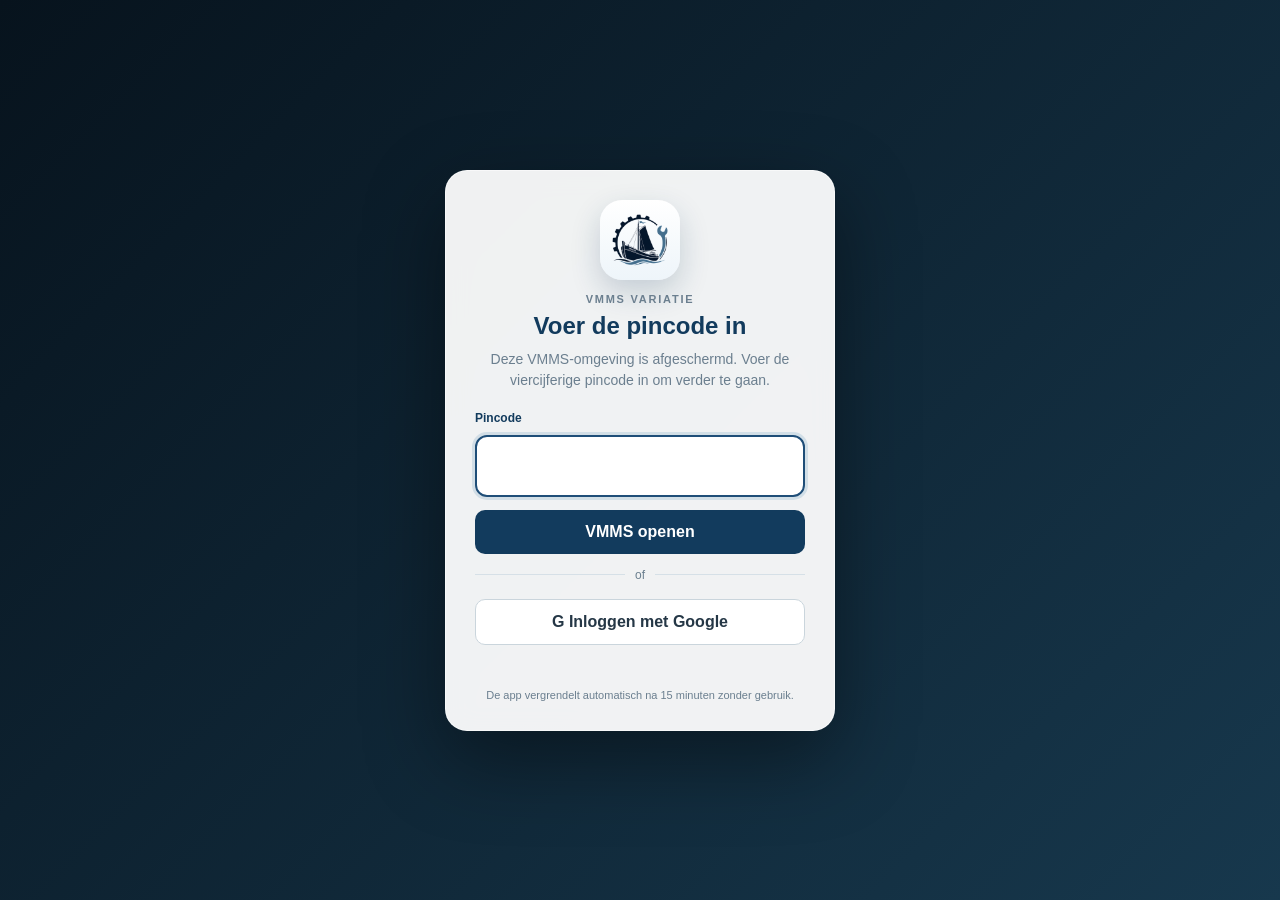
==== index.html @ 86fece18 "Add files via upload" ====
<!doctype html>
<html lang="nl">
<head>
<meta charset="utf-8">
<meta name="viewport" content="width=device-width,initial-scale=1,viewport-fit=cover">
<meta name="theme-color" content="#050607">
<meta name="robots" content="noindex,nofollow,noarchive">
<title>VMMS Variatie · 4.1 Drive Fotoarchief · 2026-07-18</title>
<link rel="manifest" href="manifest.json?v=4.1.0-drive-fotoarchief-20260718">
<link rel="icon" href="vmms-logo-192.png" type="image/png">
<link rel="stylesheet" href="styles.css?v=4.1.0-drive-fotoarchief-20260718">
</head>
<body class="security-locked">

<div id="securityScreen" class="security-screen" role="dialog" aria-modal="true" aria-labelledby="securityTitle">
  <div class="security-card">
    <div class="security-logo"><img src="vmms-logo-192.png" alt="VMMS Variatie logo"></div>
    <span class="security-kicker">VMMS Variatie</span>
    <h1 id="securityTitle">Voer de pincode in</h1>
    <p>Deze VMMS-omgeving is afgeschermd. Voer de viercijferige pincode in om verder te gaan.</p>
    <form id="securityForm" autocomplete="off">
      <label for="securityPin">Pincode</label>
      <input id="securityPin" name="pin" type="password" inputmode="numeric" pattern="[0-9]*"
             maxlength="4" autocomplete="off" enterkeyhint="done" aria-describedby="securityMessage">
      <button id="securitySubmit" class="btn" type="submit">VMMS openen</button>
    </form>
    <div class="security-divider"><span>of</span></div>
    <button id="googleSecurityLogin" class="btn google-login" type="button">G Inloggen met Google</button>
    <div id="securityMessage" class="security-message" aria-live="polite"></div>
    <small>De app vergrendelt automatisch na 15 minuten zonder gebruik.</small>
  </div>
</div>

<div class="app">
  <aside class="sidebar">
    <div class="brand"><div class="logo"><img src="vmms-logo-192.png" alt="VMMS Variatie logo"></div><div><h1>VMMS</h1><small>Variatie · 1925</small></div></div>
    <nav class="nav" id="desktopNav">
      <button data-view="dashboard" class="active">⌂ Dashboard</button>
      <button data-view="ship">⚓ Scheepsgegevens</button>
      <button data-view="workorder">＋ Nieuwe werkbon</button>
      <button data-view="objects">◫ Objecten</button>
      <button data-view="maintenance">⚙ Onderhoud</button>
      <button data-view="inspections">◉ Inspecties</button>
      <button data-view="photos">☷ Foto's</button>
      <button data-view="inspiration">★ Inspiratie</button>
      <button data-view="manuals">▥ Handleidingen</button>
      <button data-view="logbook">≡ Logboek</button>
      <button data-view="projects">◇ Projecten</button>
      <button data-view="paintplan">▨ Verfplan</button>
      <button data-view="restoration">⚒ Restauratie</button>
      <button data-view="ballast">▰ Ballastplanner</button>
      <button data-view="victron">◉ Victron</button>
      <button data-view="costs">€ Kosten</button>
      <div class="sep"></div>
      <button data-view="parts">♻ Restauratie-inkoop</button>
      <button data-view="documents">▤ Documenten</button>
      <button data-view="settings">⚙ Instellingen</button>
    </nav>
  </aside>
  <main class="main">
    <header class="topbar">
      <h2 id="pageTitle">Dashboard</h2>
      <div class="top-actions">
        <span id="saveStatus" class="install-hint">Lokaal opgeslagen</span>
        <button id="driveBtn" class="icon-btn sync-btn" type="button" title="Google Drive">☁ Drive verbinden</button>
        <button id="themeBtn" class="icon-btn" type="button" title="Donkere modus">◐</button>
        <button id="reportBtn" class="icon-btn" type="button" title="PDF-rapport">PDF</button>
        <button id="lockBtn" class="icon-btn lock-btn" type="button" title="VMMS vergrendelen">🔒</button>
        <button id="installBtn" class="btn secondary hide-mobile" hidden>App installeren</button>
        <button class="btn" data-view="workorder">Nieuwe werkbon</button>
      </div>
    </header>
    <div class="content">
      <section id="view-dashboard" class="view active"></section>
      <section id="view-ship" class="view"></section>
      <section id="view-workorder" class="view"></section>
      <section id="view-objects" class="view"></section>
      <section id="view-objectdetail" class="view"></section>
      <section id="view-maintenance" class="view"></section>
      <section id="view-inspections" class="view"></section>
      <section id="view-photos" class="view"></section>
      <section id="view-inspiration" class="view"></section>
      <section id="view-manuals" class="view"></section>
      <section id="view-logbook" class="view"></section>
      <section id="view-projects" class="view"></section>
      <section id="view-paintplan" class="view"></section>
      <section id="view-restoration" class="view"></section>
      <section id="view-ballast" class="view"></section>
      <section id="view-victron" class="view"></section>
      <section id="view-costs" class="view"></section>
      <section id="view-parts" class="view"></section>
      <section id="view-documents" class="view"></section>
      <section id="view-settings" class="view"></section>
    </div>
  </main>
</div>
<nav class="mobile-nav" id="mobileNav">
  <button data-view="dashboard" class="active"><b>⌂</b>Dashboard</button>
  <button data-view="workorder"><b>＋</b>Werkbon</button>
  <button data-view="maintenance"><b>⚙</b>Onderhoud</button>
  <button data-view="objects"><b>◫</b>Objecten</button>
  <button data-view="logbook"><b>≡</b>Logboek</button>
  <button id="mobileMoreBtn" type="button"><b>•••</b>Meer</button>
</nav>
<dialog id="editDialog" class="dialog">
  <div class="dialog-head"><h3 id="dialogTitle">Bewerken</h3><button class="icon-btn" id="dialogClose">✕</button></div>
  <div class="dialog-body" id="dialogBody"></div>
</dialog>
<div class="toast" id="toast"></div>
<script src="seed-data.js?v=4.1.0-drive-fotoarchief-20260718"></script>
<script src="drive-config.js?v=4.1.0-drive-fotoarchief-20260718"></script>
<script src="restoration-data.js?v=4.1.0-drive-fotoarchief-20260718"></script>
<script src="photo-library-data.js?v=4.1.0-drive-fotoarchief-20260718"></script>
<script src="inspiration-data.js?v=4.1.0-drive-fotoarchief-20260718"></script>
<script src="paint-restoration-data.js?v=4.1.0-drive-fotoarchief-20260718"></script>
<script src="mayday-maintenance-data.js?v=4.1.0-drive-fotoarchief-20260718"></script>
<script src="https://accounts.google.com/gsi/client" async defer></script>
<script src="app.js?v=4.1.0-drive-fotoarchief-20260718"></script>
</body>
</html>
---- styles.css ----
:root{
  --navy:#123b5d;--navy2:#1f4e78;--blue:#eaf3fb;--blue2:#dcecf8;
  --bg:#f4f7fa;--card:#fff;--text:#183247;--muted:#6b7f8f;--border:#d6e0e7;
  --good:#c6efce;--soon:#ffeb9c;--overdue:#f4cccc;--urgent:#e06666;
  --shadow:0 8px 26px rgba(18,59,93,.10);--radius:16px
}
*{box-sizing:border-box}
html,body{margin:0;min-height:100%;font-family:Inter,Aptos,Segoe UI,Arial,sans-serif;background:var(--bg);color:var(--text)}
button,input,select,textarea{font:inherit}
button{cursor:pointer}
.app{display:grid;grid-template-columns:250px 1fr;min-height:100vh}
.sidebar{background:linear-gradient(180deg,var(--navy),#0b2a42);color:white;padding:22px 16px;position:sticky;top:0;height:100vh;overflow:auto}
.brand{display:flex;gap:12px;align-items:center;margin:2px 8px 22px}
.logo{width:56px;height:56px;border-radius:16px;background:rgba(255,255,255,.98);display:grid;place-items:center;padding:8px;box-shadow:0 10px 22px rgba(0,0,0,.18)}
.logo img{width:100%;height:100%;object-fit:contain;display:block}
.brand h1{font-size:19px;margin:0}.brand small{opacity:.72}
.nav{display:grid;gap:7px}.nav button{border:0;background:transparent;color:#dceaf4;text-align:left;padding:11px 13px;border-radius:11px;font-weight:650}
.nav button:hover,.nav button.active{background:rgba(255,255,255,.13);color:#fff}
.nav .sep{height:1px;background:rgba(255,255,255,.12);margin:8px 4px}
.main{min-width:0}
.topbar{position:sticky;top:0;z-index:10;background:rgba(244,247,250,.92);backdrop-filter:blur(10px);display:flex;align-items:center;justify-content:space-between;padding:18px 26px;border-bottom:1px solid var(--border)}
.topbar h2{margin:0;font-size:22px}.top-actions{display:flex;gap:9px;align-items:center}
.content{padding:24px;max-width:1600px;margin:auto}
.view{display:none}.view.active{display:block}
.grid{display:grid;gap:16px}.kpis{grid-template-columns:repeat(4,minmax(150px,1fr))}
.card{background:var(--card);border:1px solid var(--border);border-radius:var(--radius);box-shadow:var(--shadow);padding:18px}
.kpi h3{font-size:12px;text-transform:uppercase;letter-spacing:.08em;color:var(--muted);margin:0 0 10px}.kpi strong{font-size:31px}
.kpi.good{border-left:7px solid #3aa957}.kpi.soon{border-left:7px solid #e4b52d}.kpi.bad{border-left:7px solid #d84a4a}.kpi.info{border-left:7px solid var(--navy2)}
.dashboard-grid{grid-template-columns:minmax(0,1.3fr) minmax(300px,.7fr);margin-top:16px}
.section-title{display:flex;align-items:center;justify-content:space-between;gap:10px;margin-bottom:13px}.section-title h3{margin:0;font-size:17px}
.btn{border:0;border-radius:10px;padding:10px 14px;font-weight:700;background:var(--navy);color:#fff}
.btn.secondary{background:var(--blue2);color:var(--navy)}.btn.danger{background:#a83434}.btn.small{padding:7px 10px;font-size:13px}
.icon-btn{border:1px solid var(--border);background:#fff;border-radius:10px;padding:8px 11px;color:var(--navy)}
.filters{display:flex;flex-wrap:wrap;gap:10px;margin-bottom:14px}.filters input,.filters select{min-width:170px}
input,select,textarea{width:100%;border:1px solid var(--border);border-radius:10px;padding:10px 11px;background:#fff;color:var(--text)}
textarea{resize:vertical;min-height:86px}
label{display:grid;gap:6px;font-size:13px;font-weight:700;color:#3d5669}
.form-grid{display:grid;grid-template-columns:repeat(2,minmax(0,1fr));gap:13px}.span-2{grid-column:span 2}
.form-actions{display:flex;justify-content:flex-end;gap:10px;margin-top:16px}
.table-wrap{overflow:auto;border:1px solid var(--border);border-radius:13px;background:#fff}
table{border-collapse:collapse;width:100%;min-width:900px}
th{position:sticky;top:0;background:var(--navy2);color:#fff;text-align:left;padding:11px 12px;font-size:12px;letter-spacing:.03em}
td{padding:10px 12px;border-bottom:1px solid #edf1f4;font-size:13px;vertical-align:top}
tr:hover td{background:#f7fbfe}
.status{display:inline-flex;align-items:center;border-radius:999px;padding:5px 9px;font-size:12px;font-weight:800;white-space:nowrap}
.status.goed{background:var(--good);color:#17662d}.status.binnenkort{background:var(--soon);color:#765800}.status.achterstallig{background:var(--overdue);color:#8e2020}.status.urgent{background:var(--urgent);color:#fff}.status.nog-invullen,.status.niet-actief{background:#e7ebef;color:#61717d}
.muted{color:var(--muted)}.money{font-variant-numeric:tabular-nums}
.chart-row{display:flex;align-items:center;gap:20px;flex-wrap:wrap}
.donut{width:190px;height:190px;border-radius:50%;position:relative;background:conic-gradient(#3aa957 0deg,#e4b52d 0deg,#d26a6a 0deg,#ba3030 0deg,#d8dee3 0deg)}
.donut::after{content:"";position:absolute;inset:33px;background:#fff;border-radius:50%}.donut-label{position:absolute;inset:0;display:grid;place-items:center;z-index:1;text-align:center;font-weight:900;font-size:23px}.donut-label small{display:block;font-size:11px;color:var(--muted)}
.legend{display:grid;gap:8px}.legend-row{display:flex;align-items:center;gap:8px;font-size:13px}.dot{width:10px;height:10px;border-radius:50%}
.list{display:grid;gap:9px}.list-item{border:1px solid var(--border);border-radius:12px;padding:12px;display:grid;gap:5px}.list-item strong{font-size:14px}
.bars{display:grid;gap:9px}.bar-row{display:grid;grid-template-columns:74px 1fr 86px;gap:10px;align-items:center;font-size:12px}.bar-track{height:12px;background:#e8eef2;border-radius:99px;overflow:hidden}.bar{height:100%;background:var(--navy2);border-radius:99px}
.empty{text-align:center;padding:35px;color:var(--muted)}
.dialog{border:0;border-radius:16px;padding:0;width:min(760px,calc(100vw - 28px));box-shadow:0 30px 80px rgba(0,0,0,.25)}
.dialog::backdrop{background:rgba(8,27,41,.62)}
.dialog-head{display:flex;justify-content:space-between;align-items:center;background:var(--navy);color:#fff;padding:16px 19px}.dialog-head h3{margin:0}
.dialog-body{padding:20px;max-height:72vh;overflow:auto}
.toast{position:fixed;right:22px;bottom:22px;background:#163b57;color:#fff;padding:13px 17px;border-radius:12px;box-shadow:var(--shadow);opacity:0;transform:translateY(10px);pointer-events:none;transition:.2s;z-index:100}.toast.show{opacity:1;transform:none}
.mobile-nav{display:none}
.note{background:#fff7d6;border:1px solid #efd67a;border-radius:12px;padding:12px 14px;font-size:13px;margin-bottom:15px}
.install-hint{font-size:12px;color:var(--muted)}
@media(max-width:1050px){.kpis{grid-template-columns:repeat(2,1fr)}.dashboard-grid{grid-template-columns:1fr}}
@media(max-width:760px){
  .app{display:block}.sidebar{display:none}.content{padding:15px 12px 86px}.topbar{padding:13px 14px}.topbar h2{font-size:18px}
  .top-actions .hide-mobile{display:none}.kpis{grid-template-columns:1fr 1fr;gap:10px}.card{padding:14px}.kpi strong{font-size:25px}
  .form-grid{grid-template-columns:1fr}.span-2{grid-column:auto}
  .mobile-nav{display:flex;position:fixed;bottom:0;left:0;right:0;background:#fff;border-top:1px solid var(--border);z-index:50;justify-content:space-around;padding:7px 4px calc(7px + env(safe-area-inset-bottom))}
  .mobile-nav button{background:transparent;border:0;color:#61717d;display:grid;gap:2px;place-items:center;font-size:10px;padding:4px}.mobile-nav button.active{color:var(--navy);font-weight:800}
  .mobile-nav b{font-size:19px}.bar-row{grid-template-columns:62px 1fr 70px}
}


/* Google Drive synchronisatie */
.sync-btn{white-space:nowrap;font-size:12px;padding:8px 10px}
.sync-btn.connected{background:#e7f6eb;border-color:#78bf8b;color:#17662d}
.sync-btn.syncing{background:#fff3c4;border-color:#e5bd37;color:#765800}
.sync-btn.error{background:#f9dddd;border-color:#dc8888;color:#8e2020}
.drive-card{border-left:7px solid var(--navy2)}
.drive-status-line{display:flex;align-items:center;gap:9px;flex-wrap:wrap;margin:8px 0 16px}
.drive-dot{width:11px;height:11px;border-radius:50%;background:#9aa9b5}
.drive-dot.connected{background:#3aa957}
.drive-dot.syncing{background:#e4b52d}
.drive-dot.error{background:#d84a4a}
.drive-help{font-size:13px;color:var(--muted);line-height:1.5}
.drive-actions{display:flex;gap:9px;flex-wrap:wrap}
@media(max-width:760px){
  .top-actions #saveStatus{display:none}
  .sync-btn{font-size:0;width:38px;height:38px;padding:0}
  .sync-btn::first-letter{font-size:17px}
}


/* Snelle invoer van motor- en generatoruren */
.meter-panel{border-left:7px solid var(--navy2)}
.meter-panel .section-title{align-items:flex-start}
.meter-panel .section-title h3{margin-bottom:4px}
.meter-grid{display:grid;grid-template-columns:repeat(2,minmax(0,1fr));gap:14px}
.meter-card{
  display:grid;
  grid-template-columns:auto minmax(0,1fr) auto;
  grid-template-areas:
    "icon info current"
    "icon entry entry";
  gap:12px 15px;
  align-items:center;
  border:1px solid var(--border);
  border-radius:14px;
  padding:15px;
  background:linear-gradient(145deg,#fff,#f7fbfe);
}
.meter-icon{
  grid-area:icon;width:48px;height:48px;border-radius:14px;
  background:var(--blue2);color:var(--navy);display:grid;place-items:center;
  font-size:24px;font-weight:900
}
.meter-info{grid-area:info;display:grid;gap:3px;min-width:0}
.meter-info strong{font-size:15px;white-space:nowrap;overflow:hidden;text-overflow:ellipsis}
.meter-info small{color:var(--muted);font-size:11px}
.meter-label{font-size:11px;text-transform:uppercase;letter-spacing:.08em;color:var(--muted);font-weight:800}
.meter-current{grid-area:current;text-align:right;display:grid;gap:2px}
.meter-current span{font-size:11px;color:var(--muted)}
.meter-current b{font-size:22px;color:var(--navy);font-variant-numeric:tabular-nums}
.meter-entry{grid-area:entry;display:grid;grid-template-columns:minmax(120px,1fr) auto;gap:9px}
.meter-entry input{font-size:19px;font-weight:800;padding:11px 12px;text-align:right}
.meter-entry .btn{min-width:92px}
@media(max-width:900px){.meter-grid{grid-template-columns:1fr}}
@media(max-width:520px){
  .meter-card{
    grid-template-columns:auto minmax(0,1fr);
    grid-template-areas:
      "icon info"
      "current current"
      "entry entry";
  }
  .meter-current{grid-template-columns:1fr auto;text-align:left;align-items:end}
  .meter-current b{font-size:25px}
  .meter-entry{grid-template-columns:minmax(0,1fr) 90px}
}


/* Scheepsgegevens */
.ship-hero{display:grid;grid-template-columns:minmax(240px,.7fr) minmax(0,1.3fr);gap:24px;align-items:center;border-left:7px solid var(--navy2);margin-bottom:16px}
.ship-hero h3{font-size:30px;margin:4px 0}.ship-hero p{margin:0;color:var(--muted)}
.ship-facts{display:grid;grid-template-columns:repeat(3,minmax(0,1fr));gap:12px}
.ship-facts div{background:var(--blue);border-radius:12px;padding:13px;display:grid;gap:4px}
.ship-facts span{font-size:11px;text-transform:uppercase;letter-spacing:.07em;color:var(--muted);font-weight:800}
.ship-facts b{font-size:14px}
.ship-spec-grid{display:grid;grid-template-columns:repeat(2,minmax(0,1fr));gap:16px}
.ship-spec-card dl{margin:0;display:grid}
.ship-spec-card dl div{display:grid;grid-template-columns:minmax(145px,.75fr) minmax(0,1.25fr);gap:12px;padding:10px 0;border-bottom:1px solid #edf1f4}
.ship-spec-card dl div:last-child{border-bottom:0}
.ship-spec-card dt{font-weight:750;color:#506879}.ship-spec-card dd{margin:0}
@media(max-width:900px){.ship-hero{grid-template-columns:1fr}.ship-spec-grid{grid-template-columns:1fr}}
@media(max-width:580px){.ship-facts{grid-template-columns:1fr}.ship-spec-card dl div{grid-template-columns:1fr;gap:3px}}


/* Handleidingen en onderhoudsbronnen */
.manual-intro{border-left:7px solid var(--navy2)}
.manual-intro h3{margin-top:0}
.manual-grid{display:grid;grid-template-columns:repeat(2,minmax(0,1fr));gap:14px}
.manual-card{border:1px solid var(--border);border-radius:14px;padding:16px;background:linear-gradient(145deg,#fff,#f8fbfd);display:grid;gap:10px}
.manual-card-head{display:flex;align-items:flex-start;justify-content:space-between;gap:12px}
.manual-card h3{font-size:16px;margin:3px 0 0}
.manual-card p{margin:0;line-height:1.45;font-size:13px}
.manual-objects{display:flex;gap:6px;flex-wrap:wrap}
.manual-objects span{background:var(--blue2);border-radius:999px;padding:5px 8px;font-size:11px;color:var(--navy)}
.manual-actions{display:flex;gap:8px;flex-wrap:wrap;margin-top:auto;padding-top:4px}
.manual-actions a{text-decoration:none;display:inline-flex;align-items:center}
.source-label{font-size:11px;font-weight:800;color:var(--navy)}
@media(max-width:900px){.manual-grid{grid-template-columns:1fr}}
@media(max-width:760px){
  .mobile-nav{justify-content:flex-start;overflow-x:auto}
  .mobile-nav button{flex:0 0 68px}
}


/* Eenvoudige pincode-afscherming */
.security-locked{overflow:hidden;background:#0c2c45}
.security-locked .app,
.security-locked .mobile-nav,
.security-locked #editDialog,
.security-locked .toast{visibility:hidden;pointer-events:none}
.security-screen{
  position:fixed;inset:0;z-index:10000;display:grid;place-items:center;
  padding:20px;
  background:linear-gradient(135deg,#07131d,#17384d);
}
.security-screen[hidden]{display:none}
.security-card{
  width:min(100%,390px);
  background:rgba(255,255,255,.94);
  -webkit-backdrop-filter:blur(13px);
  backdrop-filter:blur(13px);
  border:1px solid rgba(255,255,255,.55);
  border-radius:22px;padding:29px;
  box-shadow:0 28px 80px rgba(0,0,0,.42);text-align:center
}
.security-logo{
  width:80px;height:80px;margin:0 auto 13px;border-radius:22px;
  background:linear-gradient(180deg,#ffffff,#eef5fa);display:grid;place-items:center;
  padding:10px;box-shadow:0 12px 30px rgba(18,59,93,.20)
}
.security-logo img{width:100%;height:100%;object-fit:contain;display:block}
.security-kicker{
  display:block;font-size:11px;text-transform:uppercase;letter-spacing:.16em;
  font-weight:900;color:var(--muted)
}
.security-card h1{font-size:24px;margin:7px 0 9px;color:var(--navy)}
.security-card p{margin:0 0 20px;color:var(--muted);line-height:1.5;font-size:14px}
.security-card form{display:grid;gap:10px;text-align:left}
.security-card label{font-size:12px;font-weight:800;color:var(--navy)}
.security-card input{
  width:100%;font-size:28px;font-weight:900;letter-spacing:.28em;text-align:center;
  padding:13px 10px;border:2px solid var(--border);border-radius:12px
}
.security-card input:focus{border-color:var(--navy2);outline:3px solid rgba(32,109,156,.14)}
.security-card .btn{width:100%;padding:13px;margin-top:3px}
.security-message{min-height:22px;margin-top:12px;font-size:13px;font-weight:750;color:#a32020}
.security-message.success{color:#17662d}
.security-card small{display:block;margin-top:10px;color:var(--muted);font-size:11px}
.lock-btn{font-size:16px;min-width:38px}
@media(max-width:520px){
  .security-card{padding:24px 20px;border-radius:18px}
  .security-card h1{font-size:22px}
}


.ship-photo-preview,.dashboard-photo-banner,.photos-hero{display:grid;grid-template-columns:minmax(220px,38%) 1fr;gap:18px;align-items:center}
.ship-photo-preview img,.dashboard-photo-banner img,.photos-hero img{width:100%;height:100%;object-fit:cover;border-radius:16px;min-height:210px;border:1px solid var(--border)}
.hero-photo-actions{margin-top:14px}
.dashboard-photo-copy h3,.photos-hero h3{margin:4px 0 10px}
.photo-legend{display:flex;gap:18px;flex-wrap:wrap;color:var(--muted);font-size:14px}
.photo-grid{display:grid;grid-template-columns:repeat(2,minmax(0,1fr));gap:16px}
.photo-card{border:1px solid var(--border);border-radius:16px;overflow:hidden;background:linear-gradient(180deg,#fff,#f8fbfd)}
.photo-thumb{padding:0;border:0;background:none;cursor:pointer;width:100%;display:block}
.photo-thumb img{width:100%;aspect-ratio:4/3;object-fit:cover;display:block}
.photo-meta{padding:12px 14px 14px;display:grid;gap:8px}
.photo-meta p{margin:0;line-height:1.45}
.photo-meta small{color:var(--muted)}
.photo-dialog{width:min(94vw,980px)}
.photo-dialog-body{display:grid;gap:14px}
.photo-dialog-body img{width:100%;max-height:72vh;object-fit:contain;border-radius:16px;background:#0f1e2b}
@media(max-width:900px){.photo-grid{grid-template-columns:1fr}.ship-photo-preview,.dashboard-photo-banner,.photos-hero{grid-template-columns:1fr}.ship-photo-preview img,.dashboard-photo-banner img,.photos-hero img{min-height:180px}}


/* Rustige scheepsachtergrond in de app */
.main{
  background:
    linear-gradient(rgba(235,244,249,.78),rgba(235,244,249,.84)),var(--vmms-ship-bg,none) center/cover fixed;
}
.topbar{
  background:rgba(255,255,255,.93);
  -webkit-backdrop-filter:blur(10px);
  backdrop-filter:blur(10px);
}
.card{
  background:rgba(255,255,255,.92);
  -webkit-backdrop-filter:blur(7px);
  backdrop-filter:blur(7px);
}
@media(max-width:760px){
  .main{background-attachment:scroll}
}


.workorder-photo-grid{display:grid;grid-template-columns:repeat(auto-fit,minmax(150px,1fr));gap:14px}
.workorder-photo-card{border:1px solid var(--border);border-radius:14px;overflow:hidden;background:rgba(255,255,255,.92)}
.workorder-photo-card img{width:100%;aspect-ratio:4/3;object-fit:cover;display:block}
.workorder-photo-meta{padding:10px 12px 6px;display:grid;gap:3px}
.workorder-photo-meta strong{font-size:13px;line-height:1.3}
.workorder-photo-meta small{color:var(--muted)}
.logbook-photo-strip{display:flex;align-items:center;gap:8px;flex-wrap:wrap;margin-top:10px}
.logbook-photo-strip img{width:48px;height:48px;object-fit:cover;border-radius:10px;border:1px solid var(--border);background:#eef3f6}
.workorder-gallery-head{display:grid;gap:8px;margin-bottom:14px}
.workorder-gallery-head p{margin:0}
.workorder-gallery{display:grid;grid-template-columns:repeat(auto-fit,minmax(200px,1fr));gap:16px}
.gallery-item{margin:0;border:1px solid var(--border);border-radius:16px;overflow:hidden;background:#fff}
.gallery-item img{width:100%;aspect-ratio:4/3;object-fit:cover;display:block}
.gallery-item figcaption{padding:10px 12px;color:var(--muted);font-size:13px}


.section-actions{display:flex;gap:9px;align-items:center;flex-wrap:wrap}
.danger-icon{border-color:#e1aaaa;background:#fff0f0;color:#9c2525;font-size:12px;font-weight:800}
.danger-icon:hover{background:#a83434;color:#fff;border-color:#a83434}
#view-logbook .table-wrap{background:rgba(255,255,255,.94)}
@media(max-width:760px){
  .section-title{align-items:flex-start;flex-direction:column}
  .section-actions{width:100%}
  .section-actions .btn{flex:1}
}


/* VMMS 3.0 */
.security-divider{display:flex;align-items:center;gap:10px;margin:14px 0;color:var(--muted);font-size:12px}.security-divider::before,.security-divider::after{content:"";height:1px;background:var(--border);flex:1}.google-login{width:100%;background:#fff;color:#253746;border:1px solid #cad5dc}
.today-panel{border-left:7px solid var(--navy2);margin-bottom:16px}.today-grid{display:grid;grid-template-columns:repeat(3,minmax(0,1fr));gap:15px}.today-column{display:grid;align-content:start;gap:8px}.today-item{display:grid;gap:4px;text-align:left;border:1px solid var(--border);background:rgba(248,251,253,.9);border-radius:12px;padding:10px;cursor:pointer;color:inherit}.today-item.static{cursor:default}.today-item strong{font-size:13px}.today-item small{color:var(--muted)}
.row-actions,.section-actions{display:flex;gap:7px;flex-wrap:wrap}.object-detail-hero{display:grid;grid-template-columns:1fr auto;gap:20px;align-items:center;border-left:7px solid var(--navy2)}.object-detail-hero h3{font-size:27px;margin:8px 0}.object-meter{display:grid;text-align:right;gap:5px}.object-meter b{font-size:32px;color:var(--navy)}.object-photo-strip{display:grid;grid-template-columns:repeat(auto-fit,minmax(130px,1fr));gap:10px}.object-photo-strip img{width:100%;aspect-ratio:4/3;object-fit:cover;border-radius:12px}
.staged-photo-inputs{display:grid;grid-template-columns:repeat(3,minmax(0,1fr));gap:10px}.staged-photo-inputs label{border:1px dashed var(--navy2);border-radius:12px;padding:12px;background:rgba(235,245,250,.65)}.photo-stage-badge{position:absolute;z-index:2;margin:8px;background:rgba(18,59,93,.9);color:#fff;border-radius:999px;padding:4px 8px;font-size:10px;font-weight:900}.workorder-photo-card,.gallery-item{position:relative}.checklist-panel{border:1px solid var(--border);border-radius:14px;padding:14px;background:rgba(248,251,253,.84)}.checklist-items{display:grid;gap:8px}.checklist-items label{display:flex;align-items:center;gap:9px;font-weight:500}.checklist-items input{width:18px;height:18px}.checklist-summary{color:#17662d;font-weight:800}
.restoration-hero{display:grid;grid-template-columns:1fr auto;align-items:center;gap:18px;border-left:7px solid #8b5e34}.restoration-score{text-align:center;background:#f2e7d9;border-radius:16px;padding:18px}.restoration-score b{display:block;font-size:34px;color:#65401f}.restoration-grid{display:grid;grid-template-columns:repeat(2,minmax(0,1fr));gap:16px;margin-top:16px}.restoration-phase{display:grid;gap:13px}.progress-track{height:10px;border-radius:999px;background:#e5e9ec;overflow:hidden}.progress-track span{display:block;height:100%;background:#8b5e34}.restoration-fields{display:grid;grid-template-columns:repeat(3,1fr);gap:8px}.ship-map{overflow:auto}.ship-map svg{width:100%;min-width:650px;background:linear-gradient(#dcedf5 0 70%,#9cc9de 70%);border-radius:16px}.ship-hull{fill:#234f68;stroke:#11384f;stroke-width:5}.ship-zone{fill:rgba(240,190,74,.35);stroke:#f0be4a;stroke-width:3;cursor:pointer}.ship-zone:hover{fill:rgba(240,190,74,.65)}.ship-mast{stroke:#744b26;stroke-width:12}.ship-map text{font-size:20px;font-weight:800;fill:#fff;pointer-events:none}
.vrm-raw{max-height:430px;overflow:auto;background:#0d2536;color:#d7effc;border-radius:12px;padding:12px;font-size:10px;white-space:pre-wrap}.trash-list .list-item{display:flex;justify-content:space-between;gap:14px;align-items:center}
body.dark-mode{--bg:#071a27;--card:#102b3b;--text:#e8f2f7;--muted:#a9c0ce;--border:#2d4c5e;--blue:#16394d;--blue2:#214b62;background:#071a27;color:var(--text)}body.dark-mode .main{background:linear-gradient(rgba(7,26,39,.87),rgba(7,26,39,.87)),var(--vmms-ship-bg,none) center/cover fixed}body.dark-mode .topbar,body.dark-mode .card,body.dark-mode .manual-card,body.dark-mode .photo-card,body.dark-mode .workorder-photo-card{background:rgba(13,39,54,.94);color:var(--text)}body.dark-mode input,body.dark-mode select,body.dark-mode textarea{background:#092131;color:var(--text);border-color:#365566}body.dark-mode .today-item,body.dark-mode .checklist-panel{background:rgba(8,31,45,.9)}body.dark-mode table th{background:#17394d}body.dark-mode .security-card{background:rgba(10,31,44,.94);color:var(--text)}body.dark-mode .google-login{background:#17394d;color:#fff}
@media(max-width:900px){.today-grid,.restoration-grid{grid-template-columns:1fr}.object-detail-hero,.restoration-hero{grid-template-columns:1fr}.object-meter{text-align:left}.staged-photo-inputs,.restoration-fields{grid-template-columns:1fr}}


/* VMMS 3.1 – mobiel, achtergrond en donkere modus */
.main{
  background:
    linear-gradient(rgba(226,239,246,.58),rgba(230,241,247,.68)),var(--vmms-ship-bg,none) center/cover fixed;
}
.card{
  background:rgba(255,255,255,.88);
  border-color:rgba(171,194,207,.72);
  -webkit-backdrop-filter:blur(10px);
  backdrop-filter:blur(10px);
}
.topbar{
  background:rgba(249,252,254,.90);
  -webkit-backdrop-filter:blur(14px);
  backdrop-filter:blur(14px);
}
.today-item{
  background:rgba(255,255,255,.72);
}
.meter-card{
  background:linear-gradient(145deg,rgba(255,255,255,.96),rgba(240,248,252,.93));
}
.donut::after{
  background:rgba(255,255,255,.94);
}

/* Donkere modus met betere leesbaarheid en zichtbare scheepsfoto */
body.dark-mode{
  --navy:#9dd7f5;
  --navy2:#4b9dca;
  --blue:#153b50;
  --blue2:#1e4e67;
  --bg:#061722;
  --card:#0b2939;
  --text:#f2f8fb;
  --muted:#b7cad4;
  --border:rgba(156,196,217,.29);
  --good:#204f36;
  --soon:#5d4a18;
  --overdue:#5c2d31;
  --urgent:#b64249;
  --shadow:0 12px 34px rgba(0,0,0,.28);
  background:#061722;
  color:var(--text);
}
body.dark-mode .main{
  background:
    linear-gradient(rgba(3,18,27,.56),rgba(4,22,32,.68)),var(--vmms-ship-bg,none) center/cover fixed;
}
body.dark-mode .topbar{
  background:rgba(5,25,37,.84);
  border-color:rgba(164,205,225,.20);
}
body.dark-mode .card,
body.dark-mode .manual-card,
body.dark-mode .photo-card,
body.dark-mode .workorder-photo-card{
  background:rgba(7,34,48,.79);
  color:var(--text);
  border-color:rgba(157,202,224,.25);
  box-shadow:0 12px 32px rgba(0,0,0,.30);
}
body.dark-mode .today-item,
body.dark-mode .checklist-panel,
body.dark-mode .list-item{
  background:rgba(8,39,55,.76);
  border-color:rgba(157,202,224,.23);
}
body.dark-mode .meter-card{
  background:linear-gradient(145deg,rgba(20,63,82,.94),rgba(8,37,52,.96));
  color:var(--text);
  border-color:rgba(157,202,224,.28);
}
body.dark-mode .meter-info strong,
body.dark-mode .meter-current b{
  color:#f7fcff;
}
body.dark-mode .meter-icon{
  background:#28617d;
  color:#fff;
}
body.dark-mode .meter-entry input,
body.dark-mode input,
body.dark-mode select,
body.dark-mode textarea{
  background:rgba(3,23,34,.90);
  color:#f3f9fc;
  border-color:rgba(157,202,224,.30);
}
body.dark-mode input::placeholder,
body.dark-mode textarea::placeholder{
  color:#8faab8;
}
body.dark-mode label{
  color:#d5e4eb;
}
body.dark-mode .table-wrap{
  background:rgba(5,28,40,.86);
  border-color:rgba(157,202,224,.24);
}
body.dark-mode table th{
  background:#17445d;
}
body.dark-mode td{
  border-color:rgba(157,202,224,.13);
}
body.dark-mode tr:hover td{
  background:rgba(33,83,106,.34);
}
body.dark-mode .donut::after{
  background:#0b2a3a;
}
body.dark-mode .bar-track,
body.dark-mode .progress-track{
  background:#173747;
}
body.dark-mode .note{
  background:rgba(91,69,18,.72);
  border-color:#9a7a27;
  color:#fff3c2;
}
body.dark-mode .btn.secondary,
body.dark-mode .icon-btn{
  background:#eaf4f9;
  color:#123b5d;
  border-color:#c5d9e4;
}
body.dark-mode .sync-btn.connected{
  background:#dff4e5;
  color:#17662d;
}
body.dark-mode .mobile-nav{
  background:rgba(5,25,37,.96);
  border-color:rgba(157,202,224,.20);
}
body.dark-mode .mobile-nav button{
  color:#a9beca;
}
body.dark-mode .mobile-nav button.active{
  color:#f3fbff;
  background:rgba(72,151,193,.20);
}
body.dark-mode .ship-facts div,
body.dark-mode .manual-objects span{
  background:rgba(31,77,99,.75);
  color:#f0f8fb;
}
body.dark-mode .restoration-score{
  background:#493822;
  color:#fff0d5;
}
body.dark-mode .restoration-score b{
  color:#ffd99e;
}
body.dark-mode .security-card{
  background:rgba(7,31,44,.90);
  color:var(--text);
}
body.dark-mode .security-card h1,
body.dark-mode .security-card label{
  color:#f1f8fb;
}
body.dark-mode .google-login{
  background:#eef6fa;
  color:#19384b;
}

/* Ruimere telefoonweergave */
@media(max-width:760px){
  html{font-size:16px}
  .content{
    padding:20px 16px 112px;
  }
  .topbar{
    display:grid;
    grid-template-columns:1fr;
    gap:12px;
    padding:14px 16px 15px;
  }
  .topbar h2{
    font-size:26px;
    line-height:1.15;
  }
  .top-actions{
    width:100%;
    display:grid;
    grid-template-columns:repeat(4,48px) minmax(126px,1fr);
    gap:9px;
    align-items:stretch;
  }
  .top-actions .icon-btn,
  .top-actions .sync-btn{
    width:48px;
    height:48px;
    min-width:48px;
    padding:0;
    display:grid;
    place-items:center;
    border-radius:13px;
    font-size:15px;
  }
  .top-actions .sync-btn{
    font-size:0;
  }
  .top-actions .sync-btn::first-letter{
    font-size:19px;
  }
  .top-actions > .btn[data-view="workorder"]{
    min-width:0;
    min-height:48px;
    padding:8px 12px;
    border-radius:13px;
    line-height:1.15;
    font-size:15px;
  }
  .card{
    padding:19px 18px;
    border-radius:20px;
  }
  .grid,
  .list,
  .bars{
    gap:14px;
  }
  .kpis{
    grid-template-columns:1fr 1fr;
    gap:12px;
  }
  .kpi{
    min-height:118px;
  }
  .kpi strong{
    font-size:29px;
  }
  .today-grid{
    gap:18px;
  }
  .today-column{
    gap:10px;
  }
  .today-item{
    padding:14px;
    border-radius:15px;
  }
  .today-item strong{
    font-size:15px;
  }
  .today-item small{
    font-size:13px;
    line-height:1.4;
  }
  .section-title{
    gap:12px;
    margin-bottom:16px;
  }
  .section-title h3{
    font-size:20px;
  }
  .section-actions{
    gap:9px;
  }
  .section-actions .btn{
    min-height:44px;
  }
  .meter-panel{
    border-left-width:5px;
  }
  .meter-grid{
    gap:18px;
  }
  .meter-card{
    padding:18px;
    border-radius:18px;
    gap:14px;
  }
  .meter-icon{
    width:54px;
    height:54px;
    border-radius:16px;
  }
  .meter-info strong{
    font-size:17px;
    white-space:normal;
    line-height:1.25;
  }
  .meter-info small{
    font-size:12px;
    line-height:1.35;
  }
  .meter-current b{
    font-size:29px;
  }
  .meter-entry{
    gap:11px;
  }
  .meter-entry input,
  .meter-entry .btn{
    min-height:54px;
  }
  .meter-entry input{
    font-size:21px;
  }
  .chart-row{
    justify-content:center;
    gap:24px;
  }
  .donut{
    width:min(72vw,260px);
    height:min(72vw,260px);
  }
  .donut::after{
    inset:45px;
  }
  .legend{
    width:100%;
    max-width:300px;
    gap:12px;
  }
  .legend-row{
    font-size:15px;
  }
  .dashboard-photo-banner,
  .ship-photo-preview,
  .photos-hero{
    gap:16px;
  }
  .dashboard-photo-banner img,
  .ship-photo-preview img,
  .photos-hero img{
    min-height:220px;
  }
  .mobile-nav{
    justify-content:flex-start;
    gap:3px;
    overflow-x:auto;
    overscroll-behavior-x:contain;
    scroll-snap-type:x proximity;
    padding:8px 8px calc(9px + env(safe-area-inset-bottom));
    scrollbar-width:none;
  }
  .mobile-nav::-webkit-scrollbar{
    display:none;
  }
  .mobile-nav button{
    flex:0 0 78px;
    min-height:59px;
    padding:7px 5px;
    border-radius:12px;
    scroll-snap-align:start;
    font-size:11px;
  }
  .mobile-nav b{
    font-size:21px;
  }
  .dialog{
    width:calc(100vw - 20px);
    border-radius:20px;
  }
  .dialog-body{
    padding:18px;
    max-height:78vh;
  }
  .form-actions{
    flex-direction:column-reverse;
  }
  .form-actions .btn{
    width:100%;
    min-height:48px;
  }
  .filters{
    display:grid;
    grid-template-columns:1fr;
  }
  .filters input,
  .filters select{
    min-width:0;
    min-height:48px;
  }
  input,
  select,
  textarea{
    padding:12px 13px;
    border-radius:12px;
  }
}

@media(max-width:420px){
  .content{
    padding-left:14px;
    padding-right:14px;
  }
  .topbar{
    padding-left:14px;
    padding-right:14px;
  }
  .top-actions{
    grid-template-columns:repeat(4,45px) minmax(108px,1fr);
    gap:7px;
  }
  .top-actions .icon-btn,
  .top-actions .sync-btn{
    width:45px;
    height:45px;
    min-width:45px;
  }
  .kpis{
    grid-template-columns:1fr;
  }
  .kpi{
    min-height:auto;
  }
  .meter-entry{
    grid-template-columns:1fr;
  }
  .meter-entry .btn{
    width:100%;
  }
}


/* VMMS 3.3 – geïntegreerd restauratiedossier */
.restoration-dossier-hero{
  display:grid;grid-template-columns:minmax(0,1fr) auto;gap:24px;
  align-items:center;border-left:7px solid #9c6c32;
  background:linear-gradient(135deg,rgba(255,252,244,.95),rgba(241,232,210,.91));
}
.restoration-dossier-hero h3{font-size:28px;margin:5px 0 10px}
.restoration-dossier-hero p{max-width:850px;line-height:1.55}
.restoration-tags{display:flex;flex-wrap:wrap;gap:8px;margin-top:14px}
.restoration-tags span{
  background:rgba(112,72,31,.10);border:1px solid rgba(112,72,31,.22);
  border-radius:999px;padding:7px 10px;font-size:12px;font-weight:750
}
.restoration-warning{margin:16px 0}
.restoration-actions-card,.restoration-timeline-card,.restoration-documents-card,.restoration-photo-plan-card{margin-top:16px}
.restoration-first-actions{display:grid;gap:9px}
.restoration-action-row{
  display:grid;grid-template-columns:auto 36px minmax(220px,1fr) 145px minmax(150px,.7fr);
  gap:10px;align-items:center;padding:11px;border:1px solid var(--border);
  border-radius:13px;background:rgba(255,255,255,.62)
}
.restoration-action-row.done{opacity:.65}
.restoration-action-row.done b{text-decoration:line-through}
.action-number{
  display:grid;place-items:center;width:30px;height:30px;border-radius:10px;
  background:#9c6c32;color:#fff;font-weight:900
}
.restoration-action-row span:nth-child(3){display:grid;gap:3px}
.restoration-action-row small{color:var(--muted)}
.restoration-timeline{display:grid;gap:8px;overflow-x:auto}
.timeline-months{
  display:grid;grid-template-columns:260px 1fr;
  padding-left:0;min-width:850px
}
.timeline-months::before{content:"Werkpakket"}
.timeline-months span{
  display:none
}
.timeline-row{
  display:grid;grid-template-columns:105px 155px minmax(580px,1fr);
  gap:8px;align-items:center;min-width:850px
}
.timeline-row>span{font-size:12px;line-height:1.2}
.timeline-track{
  position:relative;height:27px;border-radius:9px;
  background:repeating-linear-gradient(90deg,rgba(18,59,93,.08) 0,rgba(18,59,93,.08) calc(6.666% - 1px),rgba(18,59,93,.20) calc(6.666% - 1px),rgba(18,59,93,.20) 6.666%)
}
.timeline-track i{
  position:absolute;top:4px;bottom:4px;border-radius:7px;
  background:linear-gradient(90deg,#9c6c32,#d09b55)
}
.restoration-heading{margin:24px 0 12px}
.restoration-package-list{display:grid;gap:14px}
.restoration-work-package{padding:0;overflow:hidden}
.restoration-work-package summary{
  list-style:none;cursor:pointer;display:flex;justify-content:space-between;
  gap:18px;align-items:center;padding:17px 19px
}
.restoration-work-package summary::-webkit-details-marker{display:none}
.restoration-work-package summary h3{margin:4px 0}
.restoration-work-package summary small{color:var(--muted)}
.package-summary-right{
  display:grid;grid-template-columns:auto auto;gap:5px 12px;align-items:center;text-align:right
}
.package-summary-right b{font-size:25px;color:var(--navy)}
.package-summary-right small{grid-column:1/-1}
.package-body{border-top:1px solid var(--border);padding:18px}
.restoration-package-facts{
  display:grid;grid-template-columns:repeat(4,minmax(0,1fr));gap:10px;margin:15px 0
}
.restoration-package-facts div{
  background:var(--blue);border-radius:11px;padding:10px;display:grid;gap:3px
}
.restoration-package-facts span{font-size:10px;text-transform:uppercase;letter-spacing:.07em;color:var(--muted);font-weight:800}
.restoration-package-facts b{font-size:13px}
.restoration-package-facts .wide{grid-column:span 2}
.restoration-package-inputs{
  display:grid;grid-template-columns:180px 200px minmax(240px,1fr);gap:11px;margin-bottom:15px
}
.restoration-package-inputs .wide{grid-column:auto}
.restoration-task-list{display:grid;gap:8px}
.restoration-task-row{
  display:grid;grid-template-columns:minmax(280px,1.4fr) minmax(150px,.6fr);
  gap:10px;align-items:center;padding:10px 12px;border:1px solid var(--border);
  border-radius:11px;background:rgba(255,255,255,.54)
}
.restoration-task-row label{display:flex;align-items:flex-start;gap:9px}
.restoration-task-row input[type="checkbox"]{margin-top:3px;flex:0 0 auto}
.restoration-task-row.done{opacity:.65}
.restoration-task-row.done span{text-decoration:line-through}
.restoration-registers{margin-top:16px}
.restoration-register-list{display:grid;gap:10px}
.register-item{border:1px solid var(--border);border-radius:13px;padding:12px;background:rgba(255,255,255,.55)}
.register-item p{margin:8px 0;line-height:1.4}
.register-head{display:flex;justify-content:space-between;gap:10px;align-items:center}
.register-inputs{display:grid;grid-template-columns:150px 145px 1fr;gap:8px;margin-top:10px}
.restoration-documents-card select,.restoration-documents-card input{min-width:140px}
.restoration-photo-plan{display:grid;grid-template-columns:repeat(2,minmax(0,1fr));gap:10px}
.photo-plan-row{
  display:grid;grid-template-columns:58px minmax(150px,1fr) 130px;
  gap:10px;align-items:center;border:1px solid var(--border);
  border-radius:13px;padding:12px;background:rgba(255,255,255,.54)
}
.photo-plan-row>span{display:grid;gap:3px}
.photo-plan-row small{color:var(--muted)}
.photo-plan-row input{grid-column:2/-1}
.restoration-footer-actions{margin-top:18px}
.restoration-static-link{text-decoration:none;display:inline-flex;align-items:center;justify-content:center}

body.dark-mode .restoration-dossier-hero{
  background:linear-gradient(135deg,rgba(56,42,25,.92),rgba(20,41,50,.91));
  border-left-color:#d29a54
}
body.dark-mode .restoration-tags span{background:rgba(210,154,84,.13);border-color:rgba(225,176,111,.32)}
body.dark-mode .restoration-action-row,
body.dark-mode .restoration-task-row,
body.dark-mode .register-item,
body.dark-mode .photo-plan-row{background:rgba(7,35,48,.73)}
body.dark-mode .timeline-track{
  background:repeating-linear-gradient(90deg,rgba(190,221,235,.07) 0,rgba(190,221,235,.07) calc(6.666% - 1px),rgba(190,221,235,.17) calc(6.666% - 1px),rgba(190,221,235,.17) 6.666%)
}

@media(max-width:900px){
  .restoration-dossier-hero{grid-template-columns:1fr}
  .restoration-score{justify-self:start}
  .restoration-action-row{grid-template-columns:auto 34px minmax(0,1fr)}
  .restoration-action-row .open-point-date,
  .restoration-action-row .open-point-note{grid-column:3}
  .restoration-package-facts{grid-template-columns:repeat(2,minmax(0,1fr))}
  .restoration-package-inputs{grid-template-columns:1fr 1fr}
  .restoration-package-inputs .wide{grid-column:1/-1}
  .restoration-photo-plan{grid-template-columns:1fr}
}
@media(max-width:650px){
  .restoration-dossier-hero h3{font-size:23px}
  .restoration-work-package summary{align-items:flex-start;padding:15px;gap:9px}
  .package-summary-right{grid-template-columns:1fr;text-align:right}
  .package-summary-right small{grid-column:auto}
  .package-body{padding:14px}
  .restoration-package-facts{grid-template-columns:1fr 1fr}
  .restoration-package-facts .wide{grid-column:1/-1}
  .restoration-package-inputs{grid-template-columns:1fr}
  .restoration-package-inputs .wide{grid-column:auto}
  .restoration-task-row{grid-template-columns:1fr}
  .register-inputs{grid-template-columns:1fr}
  .photo-plan-row{grid-template-columns:48px 1fr}
  .photo-plan-row select{grid-column:2}
  .photo-plan-row input{grid-column:2}
  .restoration-footer-actions{flex-direction:column}
  .restoration-footer-actions>*{width:100%}
}


/* VMMS 3.4 – weer en klusadvies */
.weather-panel{margin:16px 0;border-left:7px solid #498eae}
.weather-loading{display:flex;align-items:center;gap:14px;min-height:110px}
.weather-loading>span{font-size:44px}
.weather-loading div{display:grid;gap:4px}
.weather-loading small{color:var(--muted)}
.weather-title{align-items:flex-start}
.weather-current{
  display:grid;grid-template-columns:auto minmax(180px,1fr) minmax(150px,.7fr) minmax(120px,.55fr);
  gap:16px;align-items:center;padding:16px;border-radius:16px;
  background:linear-gradient(135deg,rgba(213,238,249,.91),rgba(241,248,251,.90));
  border:1px solid rgba(80,145,175,.24)
}
.weather-current-icon{font-size:54px}
.weather-current>div:not(.weather-current-icon){display:grid;gap:3px}
.weather-current strong{font-size:34px;color:var(--navy)}
.weather-current b{font-size:20px;color:var(--navy)}
.weather-current span{color:var(--muted);font-size:13px}
.weather-advice-grid{
  display:grid;grid-template-columns:repeat(5,minmax(0,1fr));gap:10px;margin-top:14px
}
.weather-advice{
  display:flex;gap:9px;align-items:center;padding:12px;border-radius:14px;border:1px solid var(--border)
}
.weather-advice-icon{font-size:25px}
.weather-advice div{display:grid;gap:3px}
.weather-advice b{font-size:12px;line-height:1.3}
.weather-advice small{font-size:10px}
.weather-advice.good,.weather-best.good{background:rgba(58,169,87,.13);border-color:rgba(58,169,87,.38)}
.weather-advice.warn,.weather-best.warn{background:rgba(228,181,45,.16);border-color:rgba(228,181,45,.42)}
.weather-advice.bad,.weather-best.bad{background:rgba(194,66,73,.14);border-color:rgba(194,66,73,.39)}
.weather-task-advice{margin-top:18px}
.weather-task-list{display:grid;grid-template-columns:repeat(2,minmax(0,1fr));gap:9px}
.weather-task{
  display:grid;grid-template-columns:auto minmax(0,1fr) auto;gap:10px;align-items:center;
  text-align:left;padding:12px;border:1px solid var(--border);border-radius:13px;
  background:rgba(255,255,255,.62);color:var(--text);cursor:pointer
}
.weather-task>span:first-child{font-size:24px}
.weather-task div{display:grid;gap:3px}
.weather-task small{color:var(--muted);line-height:1.35}
.weather-days{
  display:grid;grid-template-columns:repeat(7,minmax(120px,1fr));gap:9px;
  margin-top:18px;overflow-x:auto;padding-bottom:4px
}
.weather-day{
  min-width:125px;border:1px solid var(--border);border-radius:15px;padding:12px;
  background:rgba(255,255,255,.60);display:grid;gap:6px
}
.weather-day-head{display:flex;justify-content:space-between;align-items:center}
.weather-day-head span{font-size:24px}
.weather-day>strong{font-size:19px;color:var(--navy)}
.weather-day small{font-size:10px;color:var(--muted);line-height:1.35}
.weather-best{font-size:10px;font-weight:800;border-radius:9px;padding:6px;margin-top:3px;border:1px solid}
.weather-disclaimer{font-size:11px;color:var(--muted);margin:14px 0 0;line-height:1.45}
.weather-disclaimer a{color:inherit}
.weather-settings-card{border-left:7px solid #498eae}

body.dark-mode .weather-current{
  background:linear-gradient(135deg,rgba(22,70,91,.91),rgba(8,38,52,.89));
  border-color:rgba(157,202,224,.25)
}
body.dark-mode .weather-current strong,
body.dark-mode .weather-current b,
body.dark-mode .weather-day>strong{color:#f1f9fc}
body.dark-mode .weather-task,
body.dark-mode .weather-day{background:rgba(7,35,48,.71)}

@media(max-width:1000px){
  .weather-advice-grid{grid-template-columns:repeat(3,minmax(0,1fr))}
  .weather-days{grid-template-columns:repeat(7,145px)}
}
@media(max-width:760px){
  .weather-panel{border-left-width:5px}
  .weather-current{grid-template-columns:auto 1fr}
  .weather-current>div:nth-child(3),
  .weather-current>div:nth-child(4){grid-column:2}
  .weather-advice-grid{grid-template-columns:1fr 1fr}
  .weather-task-list{grid-template-columns:1fr}
  .weather-days{margin-left:-2px;margin-right:-2px}
}
@media(max-width:430px){
  .weather-current{padding:14px;gap:12px}
  .weather-current-icon{font-size:44px}
  .weather-current strong{font-size:29px}
  .weather-advice-grid{grid-template-columns:1fr}
}


/* VMMS 3.4.1 – mobiele Meer-navigatie */
@media(max-width:760px){
  .mobile-nav{
    display:grid;
    grid-template-columns:repeat(6,minmax(0,1fr));
    gap:3px;
    overflow:visible;
    padding:8px 6px calc(9px + env(safe-area-inset-bottom));
  }
  .mobile-nav button{
    min-width:0;
    width:auto;
    flex:none;
    min-height:60px;
    padding:7px 2px;
    font-size:10px;
  }
  .mobile-nav button b{
    font-size:20px;
  }
}
.mobile-more-grid{
  display:grid;
  grid-template-columns:repeat(2,minmax(0,1fr));
  gap:11px;
}
.mobile-more-item{
  display:grid;
  grid-template-columns:42px minmax(0,1fr);
  grid-template-rows:auto auto;
  gap:2px 10px;
  align-items:center;
  text-align:left;
  border:1px solid var(--border);
  border-radius:15px;
  padding:13px;
  background:rgba(255,255,255,.72);
  color:var(--text);
  cursor:pointer;
}
.mobile-more-item>b{
  grid-row:1/3;
  display:grid;
  place-items:center;
  width:42px;
  height:42px;
  border-radius:13px;
  background:var(--blue2);
  color:var(--navy);
  font-size:22px;
}
.mobile-more-item span{
  font-weight:850;
  line-height:1.2;
}
.mobile-more-item small{
  color:var(--muted);
  line-height:1.3;
}
body.dark-mode .mobile-more-item{
  background:rgba(8,38,52,.78);
}
body.dark-mode .mobile-more-item>b{
  background:#245a74;
  color:#fff;
}
@media(max-width:420px){
  .mobile-more-grid{grid-template-columns:1fr}
}


/* VMMS 3.5 zwarte donkere modus en ruimere mobiele weergave */
.main{background:linear-gradient(rgba(244,247,250,.80),rgba(244,247,250,.88)),var(--vmms-ship-bg,none) center/cover fixed}
body.dark-mode{
  --navy:#0f2f47;
  --navy2:#15364f;
  --blue:#0b0e11;
  --blue2:#161b21;
  --bg:#050607;
  --card:rgba(11,13,16,.82);
  --text:#f3f5f7;
  --muted:#a7adb4;
  --border:#262b31;
  --shadow:0 18px 38px rgba(0,0,0,.38);
  background:#050607;
  color:var(--text);
}
body.dark-mode .main{background:linear-gradient(rgba(5,6,7,.62),rgba(5,6,7,.74)),var(--vmms-ship-bg,none) center/cover fixed}
body.dark-mode .sidebar{background:linear-gradient(180deg,#050607,#0a0d10)}
body.dark-mode .topbar{background:rgba(6,7,8,.74);border-bottom-color:#191d22}
body.dark-mode .card,
body.dark-mode .manual-card,
body.dark-mode .photo-card,
body.dark-mode .workorder-photo-card,
body.dark-mode .meter-card,
body.dark-mode .list-item,
body.dark-mode .today-item,
body.dark-mode .checklist-panel,
body.dark-mode .dialog,
body.dark-mode .table-wrap{background:rgba(10,12,15,.78)!important;border-color:#262b31!important;color:var(--text)}
body.dark-mode .meter-card{background:linear-gradient(145deg,rgba(12,14,17,.95),rgba(18,20,24,.95))!important}
body.dark-mode .meter-icon,body.dark-mode .manual-objects span,body.dark-mode .ship-facts div{background:#12161b;color:#e8edf2}
body.dark-mode input,body.dark-mode select,body.dark-mode textarea{background:#090b0d;color:var(--text);border-color:#2a3037}
body.dark-mode .btn.secondary, body.dark-mode .icon-btn{background:#11161b;color:#eef2f6;border-color:#262b31}
body.dark-mode .mobile-nav{background:rgba(5,6,7,.98);border-top-color:#1d2126}
body.dark-mode .mobile-nav button{color:#8d959e}
body.dark-mode .mobile-nav button.active{color:#ffffff}
body.dark-mode .donut::after{background:#0b0d10}
body.dark-mode td{border-bottom-color:#20242a}
body.dark-mode tr:hover td{background:#101318}
body.dark-mode .dialog-head{background:#0d1115}
body.dark-mode .toast{background:#11161b}
body.dark-mode .status.nog-invullen, body.dark-mode .status.niet-actief{background:#20242a;color:#c4c9ce}

.system-card{border-left:7px solid var(--navy2)}
.system-grid{display:grid;grid-template-columns:repeat(2,minmax(0,1fr));gap:12px}
.system-item{border:1px solid var(--border);border-radius:14px;padding:14px;background:linear-gradient(145deg,#fff,#f7fbfe);display:grid;gap:4px}
.system-item span{font-size:11px;text-transform:uppercase;letter-spacing:.08em;color:var(--muted);font-weight:800}
.system-item strong{font-size:18px}
.system-status-row{display:flex;flex-wrap:wrap;gap:8px;margin-top:14px}
.compact-list .list-item{padding:12px 14px}
.backup-item .row-actions{display:flex;gap:8px;flex-wrap:wrap;margin-top:10px}

@media(max-width:760px){
  .topbar{padding:14px 14px 12px;display:grid;gap:12px}
  .top-actions{flex-wrap:nowrap;overflow:auto;padding-bottom:3px;gap:10px;scrollbar-width:none}
  .top-actions::-webkit-scrollbar{display:none}
  .top-actions > *{flex:0 0 auto}
  .content{padding:18px 14px 102px}
  .card{padding:16px;border-radius:18px}
  .section-title h3{font-size:18px}
  .drive-actions,.form-actions,.row-actions{gap:10px}
  .btn,.icon-btn{min-height:44px}
  .kpis{grid-template-columns:1fr;gap:12px}
  .system-grid{grid-template-columns:1fr}
  .mobile-nav{padding:8px 6px calc(10px + env(safe-area-inset-bottom));gap:2px}
  .mobile-nav button{flex:1 1 0;min-width:62px;padding:6px 2px;font-size:10px}
  .mobile-nav b{font-size:18px}
  .meter-card,.manual-card,.photo-card,.list-item{border-radius:16px}
}


/* VMMS 3.6 – nulmeting, inspecties, klusdagplan en herstel */
.smart-day-plan{border-left:7px solid #5a7f44}
.day-plan-controls{display:flex;gap:10px;align-items:end;flex-wrap:wrap}.day-plan-controls label{max-width:120px}.day-plan-list{display:grid;gap:9px}.day-plan-row{display:grid;grid-template-columns:38px minmax(0,1fr) auto;gap:11px;align-items:center;text-align:left;border:1px solid var(--border);background:rgba(255,255,255,.68);color:var(--text);border-radius:14px;padding:12px}.day-plan-row div{display:grid;gap:3px}.day-plan-row small{color:var(--muted);line-height:1.35}.day-plan-number{display:grid;place-items:center;width:34px;height:34px;border-radius:11px;background:#5a7f44;color:#fff;font-weight:900}
.baseline-toolbar{display:flex;gap:10px;align-items:end;margin-bottom:14px}.baseline-toolbar label{flex:1}.baseline-list{display:grid;gap:9px;max-height:55vh;overflow:auto}.baseline-row{display:grid;grid-template-columns:minmax(240px,1.4fr) 160px 150px 120px;gap:10px;align-items:end;border:1px solid var(--border);border-radius:13px;padding:12px}.baseline-row>div{display:grid;gap:4px}.baseline-row small{color:var(--muted);line-height:1.35}
.inspection-form-card{border-left:7px solid #a46d35}.check-inline{display:flex;align-items:center;gap:9px;min-height:44px;padding:10px;border:1px solid var(--border);border-radius:12px}.check-inline input{width:20px}.inspection-list-title{margin-top:20px}.inspection-list{display:grid;grid-template-columns:repeat(2,minmax(0,1fr));gap:16px}.inspection-card{display:grid;gap:14px}.inspection-head{display:flex;justify-content:space-between;gap:14px}.inspection-head h3{margin:4px 0}.inspection-head p{margin:0;line-height:1.4}.inspection-meta{display:grid;grid-template-columns:1fr 1fr;gap:9px}.inspection-meta span{display:grid;gap:3px;background:var(--blue);padding:10px;border-radius:11px;font-size:12px}.inspection-comparison{display:grid;grid-template-columns:1fr 1fr;gap:10px}.inspection-comparison figure{margin:0;display:grid;gap:6px}.inspection-comparison figcaption{font-size:11px;text-transform:uppercase;letter-spacing:.08em;font-weight:900;color:var(--muted)}.inspection-comparison img,.inspection-photo-empty{width:100%;aspect-ratio:4/3;border-radius:13px;border:1px solid var(--border);object-fit:cover}.inspection-photo-empty{display:grid;place-items:center;background:var(--blue);color:var(--muted);font-size:12px}
body.dark-mode .day-plan-row,body.dark-mode .baseline-row{background:rgba(10,12,15,.78)}body.dark-mode .inspection-meta span,body.dark-mode .inspection-photo-empty{background:#12161b}
@media(max-width:900px){.inspection-list{grid-template-columns:1fr}.baseline-row{grid-template-columns:1fr 1fr}.baseline-row>div{grid-column:1/-1}}
@media(max-width:600px){.day-plan-controls{width:100%;display:grid;grid-template-columns:1fr 1fr}.day-plan-controls label{max-width:none}.day-plan-row{grid-template-columns:34px minmax(0,1fr)}.day-plan-row>strong{grid-column:2}.baseline-toolbar{display:grid;grid-template-columns:1fr}.baseline-row{grid-template-columns:1fr}.baseline-row>div{grid-column:auto}.inspection-head{display:grid}.inspection-meta,.inspection-comparison{grid-template-columns:1fr}}

.status.niet-van-toepassing{background:#dfe2e5;color:#555d65}.form-field-label{display:block;margin-bottom:6px;font-size:13px;font-weight:700;color:#3d5669}body.dark-mode .status.niet-van-toepassing{background:#23272d;color:#c4c9ce}body.dark-mode .form-field-label{color:#d7dbe0}


/* VMMS 3.6.1 – meerdere onderhoudstaken per werkbon */
.maintenance-multiselect-panel{
  border:1px solid var(--border);border-radius:16px;padding:16px;
  background:rgba(255,255,255,.66)
}
.maintenance-selected-count{
  border-radius:999px;padding:6px 10px;background:var(--blue2);color:var(--navy);
  font-size:12px;font-weight:850;white-space:nowrap
}
.maintenance-selector-filters{
  display:grid;grid-template-columns:minmax(180px,1fr) minmax(160px,.5fr) auto;
  gap:9px;margin-bottom:11px
}
.maintenance-multiselect-list{
  display:grid;gap:8px;max-height:390px;overflow:auto;padding:2px
}
.maintenance-multi-option{
  display:grid;grid-template-columns:auto minmax(0,1fr) auto;gap:11px;align-items:center;
  padding:12px;border:1px solid var(--border);border-radius:13px;
  background:rgba(255,255,255,.72);cursor:pointer;transition:.15s
}
.maintenance-multi-option:hover{border-color:var(--navy2);transform:translateY(-1px)}
.maintenance-multi-option.selected{background:rgba(220,236,248,.88);border-color:var(--navy2);box-shadow:0 0 0 2px rgba(31,78,120,.08)}
.maintenance-multi-option input{width:20px;height:20px;margin:0}
.maintenance-option-copy{display:grid;gap:3px;min-width:0}
.maintenance-option-copy b{font-size:14px;line-height:1.3}
.maintenance-option-copy small{font-size:11px;color:var(--muted);line-height:1.35}
.selected-maintenance-chips{display:flex;flex-wrap:wrap;gap:7px;margin-bottom:13px}
.selected-maintenance-chips span,
.workorder-task-summary span{
  display:inline-flex;border-radius:999px;padding:5px 8px;background:var(--blue2);
  color:var(--navy);font-size:11px;font-weight:750
}
.checklist-items label span{display:grid;gap:2px}
.checklist-items label span small{color:var(--muted);font-size:10px;font-weight:500}
.workorder-task-summary{display:flex;flex-wrap:wrap;gap:5px;margin-top:7px;align-items:center}
.workorder-task-summary>b{font-size:11px;color:var(--muted);margin-right:2px}
body.dark-mode .maintenance-multiselect-panel{background:rgba(8,10,12,.72)}
body.dark-mode .maintenance-multi-option{background:rgba(13,15,18,.82)}
body.dark-mode .maintenance-multi-option.selected{background:rgba(28,38,47,.94);border-color:#6889a1}
body.dark-mode .maintenance-selected-count,
body.dark-mode .selected-maintenance-chips span,
body.dark-mode .workorder-task-summary span{background:#171d23;color:#eef3f7}
@media(max-width:760px){
  .maintenance-multiselect-panel{padding:14px}
  .maintenance-selector-filters{grid-template-columns:1fr}
  .maintenance-selector-filters .btn{width:100%}
  .maintenance-multiselect-list{max-height:460px}
  .maintenance-multi-option{grid-template-columns:auto minmax(0,1fr);padding:13px}
  .maintenance-multi-option .status{grid-column:2;justify-self:start}
}


/* VMMS 3.7 – visueel verfplan en restauratie-inkoop */
.paint-hero{display:flex;justify-content:space-between;align-items:center;gap:22px;border-left:7px solid #527b93;margin-bottom:16px}.paint-hero h3{font-size:28px;margin:5px 0 9px}.paint-hero p{max-width:850px}.paint-hero-actions{display:flex;gap:9px;flex-wrap:wrap}.paint-map-card{margin-bottom:16px}.paint-photo-map{position:relative;overflow:hidden;border-radius:18px;background:#0d202b}.paint-photo-map img{width:100%;display:block;max-height:650px;object-fit:cover}.paint-map-pin{position:absolute;transform:translate(-50%,-50%);width:42px;height:42px;border-radius:50%;border:3px solid #fff;color:#fff;font-weight:900;box-shadow:0 5px 18px rgba(0,0,0,.5);z-index:2}.paint-map-pin.goed{background:#2f914b}.paint-map-pin.binnenkort{background:#b47c17}.paint-map-pin.achterstallig{background:#b24343}.paint-map-pin.niet-actief{background:#67747d}.paint-map-legend{display:flex;flex-wrap:wrap;gap:8px;padding-top:12px}.paint-map-legend button{border:1px solid var(--border);background:var(--card);color:var(--text);border-radius:999px;padding:7px 10px;display:flex;gap:7px;align-items:center}.paint-map-legend b{display:grid;place-items:center;width:23px;height:23px;border-radius:50%;background:var(--navy2);color:#fff}.paint-overview{margin-bottom:20px}.paint-zone-list{display:grid;gap:14px}.paint-zone-card{padding:0;overflow:hidden}.paint-zone-card summary{list-style:none;display:grid;grid-template-columns:160px minmax(0,1fr) auto;gap:16px;align-items:center;cursor:pointer;padding:14px}.paint-zone-card summary::-webkit-details-marker{display:none}.paint-zone-card summary img{width:160px;height:100px;object-fit:cover;border-radius:13px;border:1px solid var(--border)}.paint-zone-card summary h3{margin:4px 0}.paint-zone-card summary small{color:var(--muted)}.paint-zone-body{border-top:1px solid var(--border);padding:18px;display:grid;gap:16px}.paint-prep{display:flex;flex-wrap:wrap;gap:8px}.paint-prep h4{width:100%;margin:0}.paint-prep span{background:var(--blue);padding:7px 10px;border-radius:999px;font-size:12px}.paint-layer-table input{min-width:130px}.paint-layer-table table{min-width:850px}
.sourcing-summary-card{margin-top:20px;border-left:7px solid #8b5e34}.scenario-grid{display:grid;grid-template-columns:repeat(4,minmax(0,1fr));gap:12px}.scenario-grid div{background:var(--blue);border-radius:14px;padding:14px;display:grid;gap:4px}.scenario-grid span{font-size:11px;text-transform:uppercase;letter-spacing:.07em;color:var(--muted);font-weight:800}.scenario-grid b{font-size:20px}.scenario-grid small{color:var(--muted)}.sourcing-item-list{display:grid;gap:14px;margin-top:16px}.sourcing-item{padding:0;overflow:hidden}.sourcing-item summary{list-style:none;padding:16px 18px;display:flex;justify-content:space-between;gap:16px;align-items:center;cursor:pointer}.sourcing-item summary::-webkit-details-marker{display:none}.sourcing-item summary h3{margin:4px 0}.sourcing-item summary small{color:var(--muted)}.sourcing-summary-right{display:grid;gap:7px;text-align:right}.sourcing-body{padding:18px;border-top:1px solid var(--border)}.search-term-row{display:flex;flex-wrap:wrap;gap:7px;margin-top:14px}.candidate-list{display:grid;gap:10px}.candidate-card{border:1px solid var(--border);border-radius:14px;padding:14px;display:grid;grid-template-columns:minmax(180px,1fr) auto;gap:10px 18px}.candidate-card.selected{border:2px solid #3aa957}.candidate-card>div:first-child{display:grid;gap:4px}.candidate-card small{color:var(--muted)}.candidate-cost{text-align:right;display:grid}.candidate-cost b{font-size:20px}.candidate-flags,.candidate-card .row-actions{grid-column:1/-1;display:flex;gap:8px;flex-wrap:wrap}.candidate-card p{grid-column:1/-1;margin:0}.check-inline{display:flex;grid-template-columns:auto 1fr;align-items:center}.check-inline input{width:20px;height:20px}
body.dark-mode .paint-map-legend button,body.dark-mode .paint-zone-card,body.dark-mode .sourcing-item,body.dark-mode .candidate-card{background:rgba(10,12,15,.84);border-color:#2b3036}body.dark-mode .paint-prep span,body.dark-mode .scenario-grid div{background:#15191e}
@media(max-width:900px){.paint-hero{align-items:flex-start;flex-direction:column}.scenario-grid{grid-template-columns:repeat(2,1fr)}.paint-zone-card summary{grid-template-columns:110px minmax(0,1fr)}.paint-zone-card summary>.status{grid-column:1/-1}.paint-zone-card summary img{width:110px;height:85px}}
@media(max-width:600px){.paint-photo-map{overflow:auto}.paint-photo-map img{min-width:720px}.paint-map-pin{width:38px;height:38px}.paint-zone-card summary{grid-template-columns:1fr}.paint-zone-card summary img{width:100%;height:180px}.scenario-grid{grid-template-columns:1fr}.candidate-card{grid-template-columns:1fr}.candidate-cost{text-align:left}.paint-hero-actions{width:100%}.paint-hero-actions .btn{flex:1}}


/* VMMS 3.8 – Ballastplanner */
.ballast-hero{display:grid;grid-template-columns:minmax(0,1fr) auto;gap:20px;align-items:center;border-left:7px solid #526f83}
.ballast-hero h3{font-size:28px;margin:5px 0 9px}.ballast-hero p{margin:0;max-width:900px;line-height:1.55}.ballast-hero-actions{display:flex;gap:9px;flex-wrap:wrap}
.ballast-safety{border-color:#ddad62;background:#fff5dd}
.ballast-profile-card{margin-top:16px}.ballast-profile-card label{max-width:660px}.ballast-input-grid{align-items:start}
.ballast-hydro-card{border-left:7px solid var(--navy2)}.ballast-stations-card,.ballast-zones-card,.ballast-result-card{margin-top:16px}
.ballast-station-table{min-width:620px}.ballast-station-table input{min-width:140px}
.ballast-zone-list{display:grid;gap:12px}.ballast-zone-card{border:1px solid var(--border);border-radius:15px;background:rgba(255,255,255,.73);overflow:hidden}
.ballast-zone-card summary{list-style:none;display:flex;justify-content:space-between;align-items:center;gap:16px;padding:15px 17px;cursor:pointer}.ballast-zone-card summary::-webkit-details-marker{display:none}.ballast-zone-card summary div{display:grid;gap:3px}.ballast-zone-card summary div:last-child{text-align:right}.ballast-zone-card summary small{color:var(--muted)}.ballast-zone-card summary strong{font-size:22px;color:var(--navy)}
.ballast-zone-body{border-top:1px solid var(--border);padding:17px}.ballast-zone-preview{display:grid;grid-template-columns:260px minmax(0,1fr);gap:18px;align-items:center;margin-top:16px;padding:14px;border:1px solid var(--border);border-radius:14px;background:var(--blue)}.ballast-zone-preview p{margin:6px 0 0;color:var(--muted)}
.ballast-cross-section{width:100%;height:160px}.ballast-section-hull{fill:none;stroke:var(--navy);stroke-width:5}.ballast-section-fill{fill:rgba(207,132,52,.62);stroke:#a86527;stroke-width:2}.ballast-cross-section text{fill:var(--muted);font-size:12px}
.ballast-result-kpis{grid-template-columns:repeat(4,minmax(0,1fr))}.ballast-result-table{min-width:760px}.ballast-visual-wrap{margin-top:18px;overflow:auto;border:1px solid var(--border);border-radius:16px;background:linear-gradient(#dcecf4,#b9d9e7)}
.ballast-topview{width:100%;min-width:760px;display:block}.ballast-waterline{fill:rgba(34,78,101,.72);stroke:#123b5d;stroke-width:4}.ballast-centerline{stroke:rgba(255,255,255,.65);stroke-width:2;stroke-dasharray:12 8}.ballast-zone-svg rect{fill:rgba(224,160,59,.36);stroke:#e0a03b;stroke-width:2}.ballast-recommendation-marker circle{fill:#b62f38;stroke:#fff;stroke-width:3}.ballast-recommendation-marker text{fill:#fff;font-size:10px;font-weight:900}.ballast-topview>text{fill:#17384c;font-size:13px;font-weight:800}
.ballast-heel-card{margin-top:18px;padding:16px;border:1px solid var(--border);border-radius:14px;background:var(--blue)}.ballast-heel-card h3{margin-top:0}.ballast-heel-card small{color:var(--muted)}
.toggle-label{display:flex!important;align-items:center;gap:9px}.toggle-label input{width:20px;height:20px}
body.dark-mode .ballast-safety{background:rgba(91,69,18,.72);border-color:#9a7a27;color:#fff3c2}
body.dark-mode .ballast-zone-card{background:rgba(10,12,15,.78);border-color:#262b31}.ballast-zone-card[open] summary{background:rgba(82,111,131,.08)}
body.dark-mode .ballast-zone-preview,body.dark-mode .ballast-heel-card{background:#11161b}.ballast-visual-wrap{background:linear-gradient(#8db5c8,#5f8ca1)}
body.dark-mode .ballast-topview>text{fill:#eef5f8}
@media(max-width:900px){.ballast-hero{grid-template-columns:1fr}.ballast-result-kpis{grid-template-columns:repeat(2,1fr)}.ballast-zone-preview{grid-template-columns:1fr}.ballast-cross-section{max-width:360px;margin:auto}}
@media(max-width:600px){.ballast-result-kpis{grid-template-columns:1fr}.ballast-zone-card summary{align-items:flex-start}.ballast-zone-card summary div:last-child{text-align:left}.ballast-hero-actions .btn{flex:1}.ballast-zone-preview{padding:10px}}


/* VMMS 3.9 – MaydayWiki onderhoudsintegratie */
.mayday-maintenance-card{border-left:7px solid #6b4c2f;background:linear-gradient(135deg,rgba(255,251,241,.96),rgba(241,231,210,.90))}
.mayday-maintenance-card p{line-height:1.55;margin:0 0 14px}
.mayday-source-summary{display:flex;gap:10px;flex-wrap:wrap}
.mayday-source-summary span{background:rgba(107,76,47,.10);border:1px solid rgba(107,76,47,.22);border-radius:999px;padding:7px 11px;font-size:12px}
.mayday-source-summary b{font-size:15px;margin-right:3px}
.mayday-source-group{margin-top:18px}.mayday-source-group h4{margin:0 0 8px}.mayday-source-link{text-decoration:none;color:inherit}.mayday-source-link:hover{border-color:var(--navy2)}
body.dark-mode .mayday-maintenance-card{background:linear-gradient(135deg,rgba(25,19,13,.91),rgba(40,29,18,.88));border-color:#a57743}
body.dark-mode .mayday-source-summary span{background:rgba(190,139,79,.14);border-color:rgba(190,139,79,.30)}
@media(max-width:760px){.mayday-source-summary{display:grid;grid-template-columns:1fr}.mayday-source-summary span{border-radius:13px;padding:10px 12px}.filters #maintenanceSource{min-width:0}}


/* VMMS 4.0 – inspiratie en restauratiereferenties */
.inspiration-hero{display:grid;grid-template-columns:minmax(260px,42%) 1fr;gap:22px;align-items:center;border-left:7px solid #4b7896}
.inspiration-hero img{width:100%;height:290px;object-fit:cover;border-radius:16px;border:1px solid var(--border)}
.inspiration-hero h3{font-size:27px;margin:5px 0 10px}
.inspiration-filters{display:grid;grid-template-columns:minmax(220px,1fr) minmax(180px,280px)}
.inspiration-grid{display:grid;grid-template-columns:repeat(2,minmax(0,1fr));gap:16px}
.inspiration-card{border:1px solid var(--border);border-radius:18px;overflow:hidden;background:rgba(255,255,255,.88);display:grid;grid-template-rows:auto 1fr;box-shadow:var(--shadow)}
.inspiration-card.favorite{border-color:#c7922e;box-shadow:0 12px 32px rgba(142,94,16,.16)}
.inspiration-thumb{border:0;padding:0;background:#111;position:relative;display:block;width:100%}
.inspiration-thumb img{display:block;width:100%;aspect-ratio:4/3;object-fit:cover}
.inspiration-category{position:absolute;left:10px;bottom:10px;background:rgba(5,10,14,.82);color:#fff;border-radius:999px;padding:6px 9px;font-size:11px;font-weight:800}
.inspiration-card-copy{padding:15px;display:grid;gap:10px;align-content:start}
.inspiration-card-copy h3{font-size:17px;margin:3px 0}
.inspiration-card-copy p{margin:0;line-height:1.45}
.inspiration-card-copy small{line-height:1.45;color:var(--muted)}
.inspiration-card-head{display:flex;justify-content:space-between;gap:12px;align-items:flex-start}
.favorite-btn{border:0;background:transparent;color:#b47a11;font-size:30px;line-height:1;padding:0 3px}
.inspiration-tags,.inspiration-package-chips{display:flex;gap:6px;flex-wrap:wrap}
.inspiration-tags span{background:var(--blue2);color:var(--navy);border-radius:999px;padding:5px 8px;font-size:11px}
.inspiration-package-chips span{background:#e9dfcc;color:#634516;border-radius:999px;padding:5px 8px;font-size:11px;font-weight:800}
.inspiration-dialog{display:grid;grid-template-columns:minmax(280px,1.3fr) minmax(240px,.7fr);gap:20px}
.inspiration-dialog>img{width:100%;max-height:68vh;object-fit:contain;border-radius:16px;background:#080b0e}
.inspiration-dialog-copy{display:grid;align-content:start;gap:13px}
.inspiration-links{display:grid;gap:7px}.inspiration-links span{border:1px solid var(--border);border-radius:10px;padding:8px;font-size:12px}
.inspiration-package-options{display:grid;grid-template-columns:repeat(2,minmax(0,1fr));gap:8px;margin-top:9px;max-height:280px;overflow:auto}
.inspiration-package-options label{display:flex;align-items:flex-start;gap:8px;border:1px solid var(--border);border-radius:11px;padding:9px;font-weight:500}
.inspiration-package-options input,.favorite-toggle input{width:18px;height:18px;flex:0 0 auto}
.favorite-toggle{display:flex;align-items:center;gap:9px;border:1px solid var(--border);border-radius:11px;padding:10px}
.restoration-inspiration-card{margin-top:16px}
.inspiration-mini-grid{display:grid;grid-template-columns:repeat(4,minmax(0,1fr));gap:10px}
.inspiration-mini{border:1px solid var(--border);border-radius:13px;overflow:hidden;background:rgba(255,255,255,.6);padding:0;text-align:left;color:inherit}
.inspiration-mini img{width:100%;aspect-ratio:4/3;object-fit:cover;display:block}
.inspiration-mini span{display:grid;gap:3px;padding:9px}.inspiration-mini small{color:var(--muted)}
body.dark-mode .inspiration-card,body.dark-mode .inspiration-mini{background:rgba(10,12,15,.82)}
body.dark-mode .inspiration-tags span{background:#18212a;color:#eef4f8}
body.dark-mode .inspiration-package-chips span{background:#332a1c;color:#f4d99d}
@media(max-width:980px){.inspiration-grid{grid-template-columns:1fr}.inspiration-mini-grid{grid-template-columns:repeat(2,minmax(0,1fr))}.inspiration-dialog{grid-template-columns:1fr}}
@media(max-width:760px){.inspiration-hero{grid-template-columns:1fr}.inspiration-hero img{height:230px}.inspiration-filters{grid-template-columns:1fr}.inspiration-package-options{grid-template-columns:1fr}.inspiration-mini-grid{grid-template-columns:1fr 1fr}}


/* VMMS 4.1 – grote foto's in Google Drive */
.photo-drive-manager{border-left:7px solid #4b8cae}
.photo-drive-actions{display:flex;flex-wrap:wrap;gap:10px;margin:14px 0}
.photo-drive-actions .btn{min-width:180px}
img[data-photo-id]{background:linear-gradient(145deg,#102837,#34566d);transition:opacity .2s ease}
body.dark-mode img[data-photo-id]{background:linear-gradient(145deg,#080b0e,#1b2730)}
@media(max-width:760px){.photo-drive-actions{display:grid}.photo-drive-actions .btn{width:100%;min-width:0}}
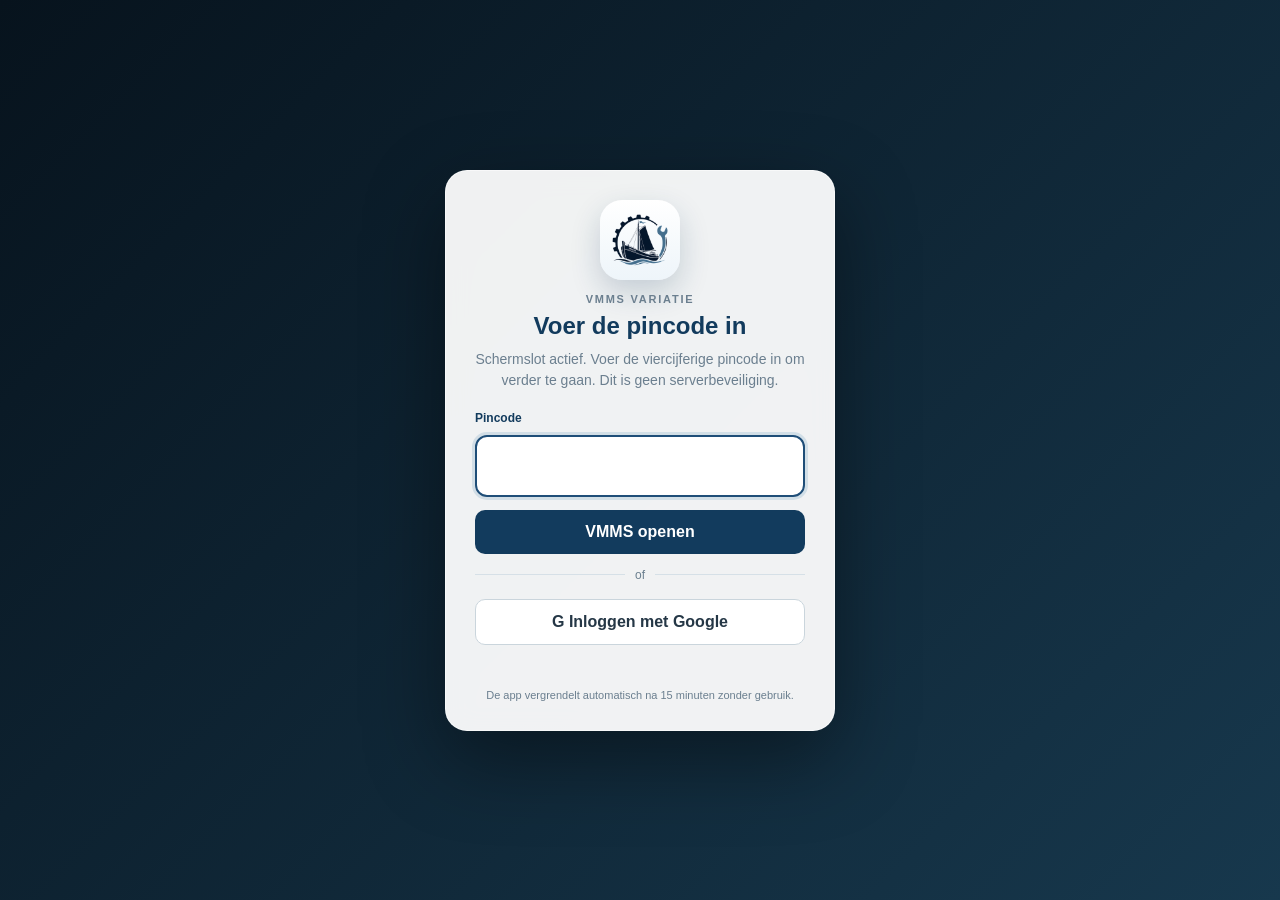
==== commit f1663256: "Verduidelijk pincode als schermslot" ====
--- a/index.html
+++ b/index.html
@@ -5,10 +5,11 @@
 <meta name="viewport" content="width=device-width,initial-scale=1,viewport-fit=cover">
 <meta name="theme-color" content="#050607">
 <meta name="robots" content="noindex,nofollow,noarchive">
-<title>VMMS Variatie · 4.1 Drive Fotoarchief · 2026-07-18</title>
-<link rel="manifest" href="manifest.json?v=4.1.0-drive-fotoarchief-20260718">
+<title>VMMS Variatie · 4.4 Assistent · 2026-09-28</title>
+<link rel="manifest" href="manifest.json?v=4.4.0-assistent-20260928">
 <link rel="icon" href="vmms-logo-192.png" type="image/png">
 <link rel="stylesheet" href="styles.css?v=4.1.0-drive-fotoarchief-20260718">
+<link rel="stylesheet" href="assistant.css?v=4.4.0-assistent-20260928">
 </head>
 <body class="security-locked">
 
@@ -17,7 +18,7 @@
     <div class="security-logo"><img src="vmms-logo-192.png" alt="VMMS Variatie logo"></div>
     <span class="security-kicker">VMMS Variatie</span>
     <h1 id="securityTitle">Voer de pincode in</h1>
-    <p>Deze VMMS-omgeving is afgeschermd. Voer de viercijferige pincode in om verder te gaan.</p>
+    <p>Schermslot actief. Voer de viercijferige pincode in om verder te gaan. Dit is geen serverbeveiliging.</p>
     <form id="securityForm" autocomplete="off">
       <label for="securityPin">Pincode</label>
       <input id="securityPin" name="pin" type="password" inputmode="numeric" pattern="[0-9]*"
@@ -36,6 +37,7 @@
     <div class="brand"><div class="logo"><img src="vmms-logo-192.png" alt="VMMS Variatie logo"></div><div><h1>VMMS</h1><small>Variatie · 1925</small></div></div>
     <nav class="nav" id="desktopNav">
       <button data-view="dashboard" class="active">⌂ Dashboard</button>
+      <button data-view="assistant">✦ Assistent</button>
       <button data-view="ship">⚓ Scheepsgegevens</button>
       <button data-view="workorder">＋ Nieuwe werkbon</button>
       <button data-view="objects">◫ Objecten</button>
@@ -72,6 +74,7 @@
     </header>
     <div class="content">
       <section id="view-dashboard" class="view active"></section>
+      <section id="view-assistant" class="view"></section>
       <section id="view-ship" class="view"></section>
       <section id="view-workorder" class="view"></section>
       <section id="view-objects" class="view"></section>
@@ -102,6 +105,7 @@
   <button data-view="logbook"><b>≡</b>Logboek</button>
   <button id="mobileMoreBtn" type="button"><b>•••</b>Meer</button>
 </nav>
+<button id="assistantQuickButton" class="assistant-quick" type="button" aria-label="Open VMMS Assistent" title="Open VMMS Assistent">✦</button>
 <dialog id="editDialog" class="dialog">
   <div class="dialog-head"><h3 id="dialogTitle">Bewerken</h3><button class="icon-btn" id="dialogClose">✕</button></div>
   <div class="dialog-body" id="dialogBody"></div>
@@ -114,7 +118,10 @@
 <script src="inspiration-data.js?v=4.1.0-drive-fotoarchief-20260718"></script>
 <script src="paint-restoration-data.js?v=4.1.0-drive-fotoarchief-20260718"></script>
 <script src="mayday-maintenance-data.js?v=4.1.0-drive-fotoarchief-20260718"></script>
+<script src="assistant-knowledge.js?v=4.3.0-assistent-20260924"></script>
+<script src="assistant-diagrams.js?v=4.4.0-assistent-20260928"></script>
 <script src="https://accounts.google.com/gsi/client" async defer></script>
-<script src="app.js?v=4.1.0-drive-fotoarchief-20260718"></script>
+<script src="app.js?v=4.4.0-assistent-20260928"></script>
+<script src="assistant.js?v=4.4.0-assistent-20260928"></script>
 </body>
 </html>
--- a/assistant.css
+++ b/assistant.css
@@ -0,0 +1,11 @@
+body:not(.dark-mode) .assistant-kicker,body:not(.dark-mode) .assistant-source-head span,body:not(.dark-mode) .assistant-source-foot button{color:#8a5710}body:not(.dark-mode) .assistant-status{color:#1e7047}body:not(.dark-mode) .assistant-warning{color:#70440b}body:not(.dark-mode) .assistant-note,body:not(.dark-mode) .assistant-source p,body:not(.dark-mode) .assistant-source-foot small{color:#4f5a64}
+body.dark-mode .assistant-kicker,body.dark-mode .assistant-source-head span,body.dark-mode .assistant-source-foot button{color:#e8b85b}body.dark-mode .assistant-warning{color:#f2d7aa}
+body.security-locked .assistant-quick{display:none}.assistant-quick{position:fixed;right:22px;bottom:22px;z-index:35;width:58px;height:58px;border:0;border-radius:50%;background:linear-gradient(145deg,#e8b85b,#bd7f25);color:#111;font-size:26px;font-weight:800;box-shadow:0 14px 38px rgba(0,0,0,.42);cursor:pointer;transition:transform .18s ease,box-shadow .18s ease}.assistant-quick:hover{transform:translateY(-2px) scale(1.03);box-shadow:0 18px 44px rgba(0,0,0,.5)}
+.assistant-shell{max-width:1050px;margin:0 auto;display:grid;gap:16px}.assistant-header{display:flex;align-items:flex-start;justify-content:space-between;gap:20px;padding:26px;border:1px solid rgba(232,184,91,.24);border-radius:22px;background:radial-gradient(circle at 90% 5%,rgba(232,184,91,.14),transparent 34%),linear-gradient(145deg,rgba(255,255,255,.055),rgba(255,255,255,.018))}.assistant-header h2{margin:4px 0 6px;font-size:clamp(24px,4vw,38px)}.assistant-header p{margin:0;color:var(--muted,#aeb4bc)}.assistant-kicker{color:#e8b85b;text-transform:uppercase;letter-spacing:.14em;font-size:11px;font-weight:800}.assistant-status{display:flex;align-items:center;gap:8px;white-space:nowrap;padding:9px 12px;border-radius:999px;background:rgba(67,184,128,.12);color:#93deb8;font-size:12px;font-weight:700}.assistant-status span{width:8px;height:8px;border-radius:50%;background:#43b880;box-shadow:0 0 0 4px rgba(67,184,128,.13)}
+.assistant-suggestions{display:flex;gap:8px;overflow:auto;padding:2px 1px 4px}.assistant-suggestions button,.assistant-link{border:1px solid rgba(232,184,91,.28);border-radius:999px;background:rgba(232,184,91,.08);color:inherit;padding:9px 13px;white-space:nowrap;cursor:pointer}.assistant-suggestions button:hover,.assistant-link:hover{background:rgba(232,184,91,.16)}
+.assistant-messages{min-height:390px;max-height:58vh;overflow:auto;padding:20px;border:1px solid var(--border,rgba(255,255,255,.1));border-radius:20px;background:rgba(0,0,0,.14);scrollbar-width:thin}.assistant-welcome{min-height:340px;display:flex;align-items:center;justify-content:center;gap:18px;text-align:left;color:var(--muted,#aeb4bc)}.assistant-welcome>span{display:grid;place-items:center;width:58px;height:58px;border-radius:18px;background:rgba(232,184,91,.12);color:#e8b85b;font-size:28px}.assistant-welcome h3{margin:0 0 6px;color:var(--text,#f5f6f7)}.assistant-welcome p{margin:0;max-width:560px}.assistant-message{display:grid;grid-template-columns:42px minmax(0,1fr);gap:10px;margin:0 0 18px}.assistant-message.user{grid-template-columns:minmax(0,1fr) 42px}.assistant-message.user .assistant-avatar{grid-column:2}.assistant-message.user .assistant-bubble{grid-column:1;grid-row:1;justify-self:end;background:rgba(232,184,91,.14);border-color:rgba(232,184,91,.26);max-width:78%}.assistant-avatar{display:grid;place-items:center;width:38px;height:38px;border-radius:12px;background:rgba(255,255,255,.07);color:#e8b85b;font-size:11px;font-weight:800}.assistant-bubble{min-width:0;padding:15px 16px;border:1px solid var(--border,rgba(255,255,255,.1));border-radius:16px;background:rgba(255,255,255,.035)}.assistant-bubble>p:first-child{margin-top:0}.assistant-bubble>p:last-child{margin-bottom:0}.assistant-bubble h4{margin:18px 0 9px}.assistant-note{color:var(--muted,#aeb4bc);font-size:13px}.assistant-warning{padding:11px 13px;border-left:3px solid #e2a340;background:rgba(226,163,64,.1);color:#f2d7aa;border-radius:4px 10px 10px 4px}
+.assistant-source{margin:8px 0;padding:13px;border:1px solid var(--border,rgba(255,255,255,.1));border-radius:13px;background:rgba(0,0,0,.12)}.assistant-source.warn{border-color:rgba(226,163,64,.32)}.assistant-source-head{display:flex;align-items:center;gap:9px}.assistant-source-head span{padding:3px 7px;border-radius:6px;background:rgba(232,184,91,.12);color:#e8b85b;font-size:10px;text-transform:uppercase;letter-spacing:.08em}.assistant-source-head b{font-size:14px}.assistant-source p{margin:8px 0;color:var(--muted,#c0c5cb);font-size:13px;line-height:1.55}.assistant-source-foot{display:flex;justify-content:space-between;gap:10px;align-items:center}.assistant-source-foot small{color:var(--muted,#8f969f)}.assistant-source-foot button{border:0;background:none;color:#e8b85b;cursor:pointer;font-weight:700}.assistant-facts{display:grid;grid-template-columns:repeat(4,minmax(0,1fr));gap:8px;margin:12px 0}.assistant-facts span{padding:12px;border-radius:12px;background:rgba(255,255,255,.045);font-size:12px}.assistant-facts b{display:block;color:#e8b85b;font-size:22px}.assistant-due{display:grid;gap:7px;padding-left:22px}.assistant-due li{padding:8px 10px}.assistant-due small{display:block;color:var(--muted,#aeb4bc);margin-top:3px}
+.assistant-form{display:grid;grid-template-columns:minmax(0,1fr) auto;gap:10px;padding:10px;border:1px solid rgba(232,184,91,.28);border-radius:17px;background:rgba(255,255,255,.035)}.assistant-form textarea{width:100%;min-height:52px;max-height:150px;resize:vertical;border:0!important;background:transparent!important;color:inherit;padding:9px 10px;outline:0}.assistant-form button{align-self:stretch;border:0;border-radius:12px;background:#e8b85b;color:#111;padding:0 20px;font-weight:800;cursor:pointer}.assistant-footer{display:flex;justify-content:space-between;color:var(--muted,#8f969f);font-size:11px}.assistant-footer button{border:0;background:none;color:inherit;cursor:pointer;text-decoration:underline}.sr-only{position:absolute!important;width:1px;height:1px;padding:0;margin:-1px;overflow:hidden;clip:rect(0,0,0,0);white-space:nowrap;border:0}
+@media (max-width:780px){.assistant-quick{right:16px;bottom:84px;width:52px;height:52px}.assistant-header{display:block;padding:19px}.assistant-status{width:max-content;margin-top:14px}.assistant-messages{min-height:330px;max-height:none;padding:13px}.assistant-message{grid-template-columns:34px minmax(0,1fr)}.assistant-message.user{grid-template-columns:minmax(0,1fr) 34px}.assistant-avatar{width:32px;height:32px}.assistant-message.user .assistant-bubble{max-width:92%}.assistant-form{grid-template-columns:1fr}.assistant-form button{min-height:44px}.assistant-facts{grid-template-columns:repeat(2,minmax(0,1fr))}}
+.assistant-diagram{padding:15px;border:1px solid rgba(232,184,91,.35);border-radius:15px;background:rgba(232,184,91,.06)}.assistant-diagram-head{display:flex;justify-content:space-between;gap:10px;align-items:center}.assistant-diagram-head h3{margin:0}.assistant-diagram-head span{font-size:11px;font-weight:700;color:#a16c20}.assistant-diagram>p{font-size:12px}.assistant-diagram-rows{display:grid;gap:9px}.assistant-diagram-row{display:flex;align-items:stretch;gap:7px}.assistant-diagram-node{display:grid;place-items:center;flex:1;min-width:0;padding:11px 8px;border:1px solid rgba(126,160,184,.4);border-radius:9px;background:rgba(83,137,171,.14);text-align:center;font-size:12px;font-weight:700}.assistant-diagram-arrow{align-self:center;color:#c48b2e;font-weight:900}.assistant-source-actions{display:flex;gap:10px;flex-wrap:wrap}.assistant-source-target{outline:3px solid #e8b85b!important;outline-offset:3px}.assistant-import{padding:14px;border:1px solid var(--border,rgba(255,255,255,.1));border-radius:15px}.assistant-import summary{cursor:pointer;font-weight:800}.assistant-import p{font-size:13px;line-height:1.5}.assistant-import form{display:grid;gap:10px}.assistant-import label{display:grid;gap:5px;font-size:12px;font-weight:700}.assistant-import input,.assistant-import textarea{width:100%;padding:10px;border:1px solid var(--border,rgba(255,255,255,.2));border-radius:9px;background:var(--card,#fff);color:var(--text,#111)}.assistant-import form>button{width:max-content;border:0;border-radius:10px;padding:10px 16px;background:#e8b85b;color:#111;font-weight:800;cursor:pointer}.assistant-import-list{display:grid;gap:5px}.assistant-import-list>div{display:flex;justify-content:space-between;align-items:center;gap:10px;padding:6px 0;border-bottom:1px solid var(--border,rgba(255,255,255,.1))}.assistant-import-list small{display:block;color:var(--muted,#777)}.assistant-import-list button{border:0;background:none;color:#a66d22;cursor:pointer}
+@media (max-width:780px){.assistant-diagram-row{display:grid;grid-template-columns:1fr}.assistant-diagram-arrow{text-align:center;transform:rotate(90deg)}.assistant-diagram-head{align-items:flex-start;flex-direction:column}.assistant-source-foot{align-items:flex-start;flex-direction:column}}
